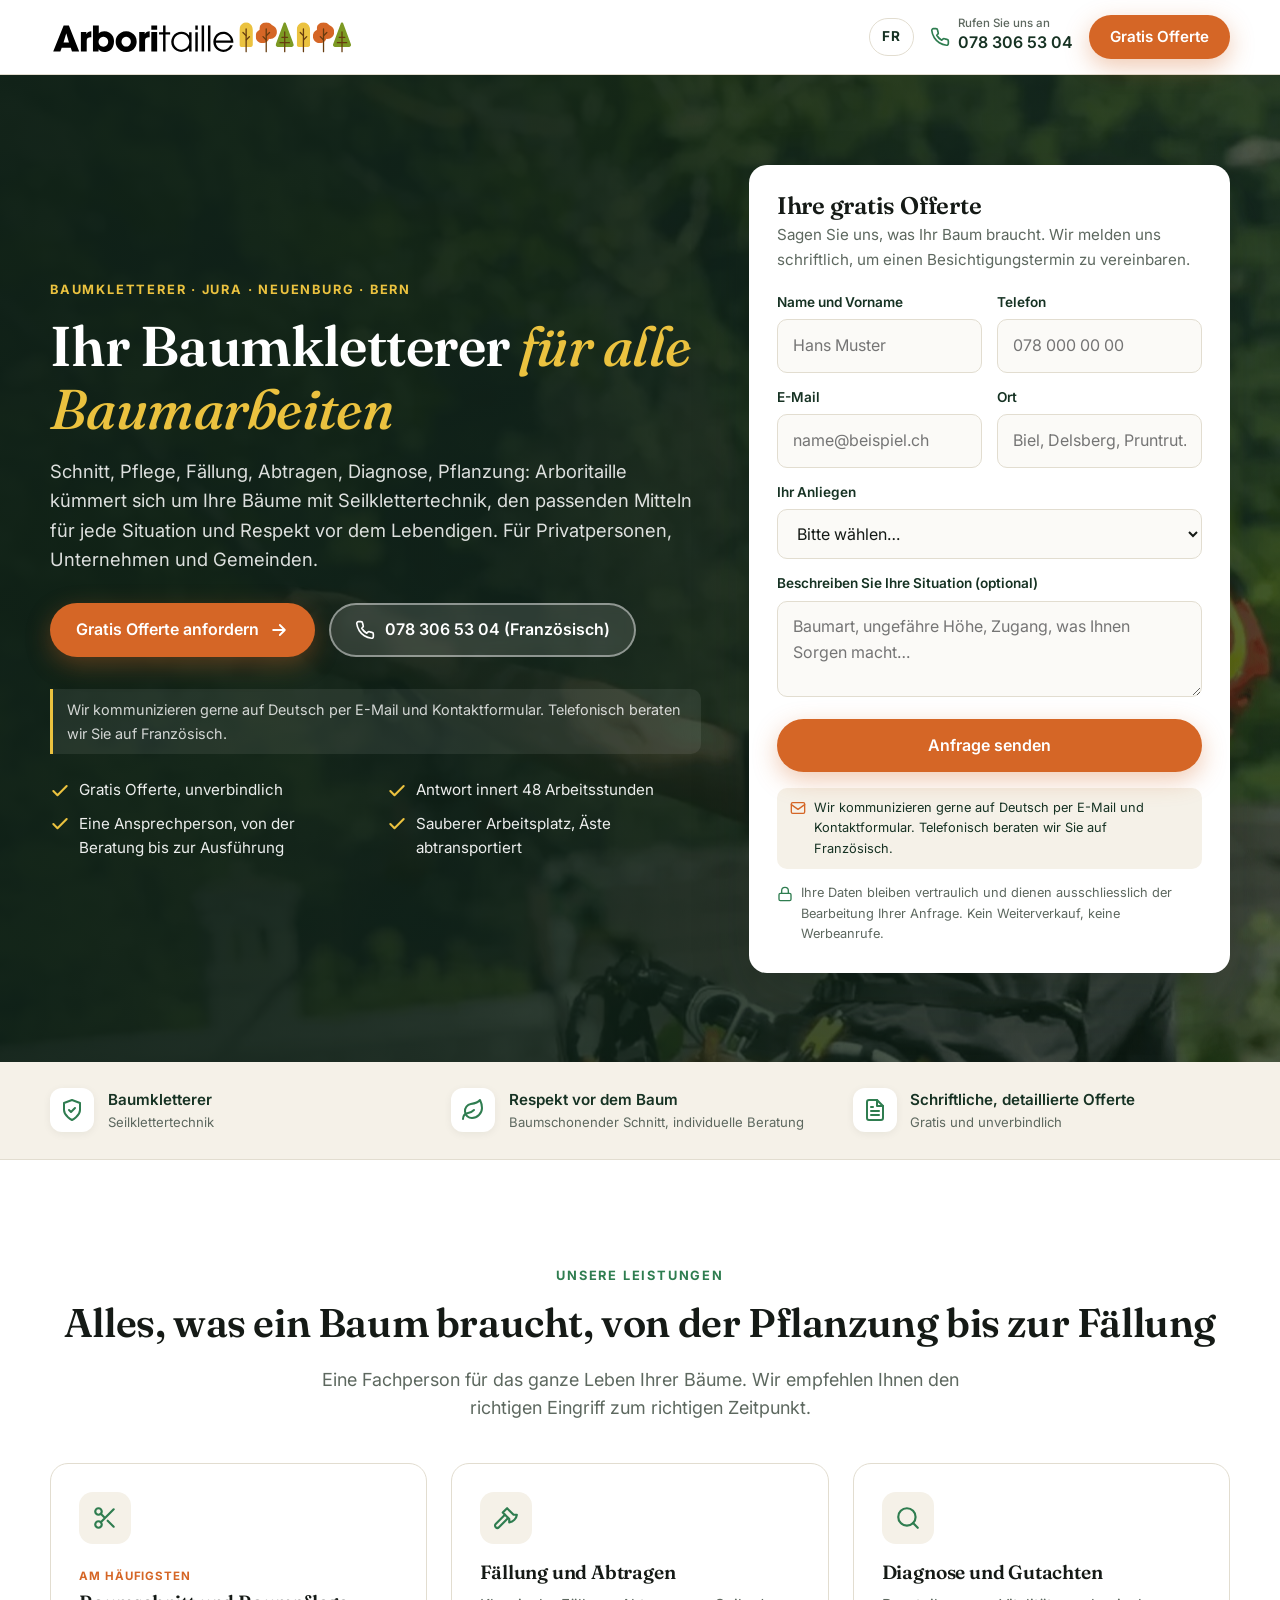
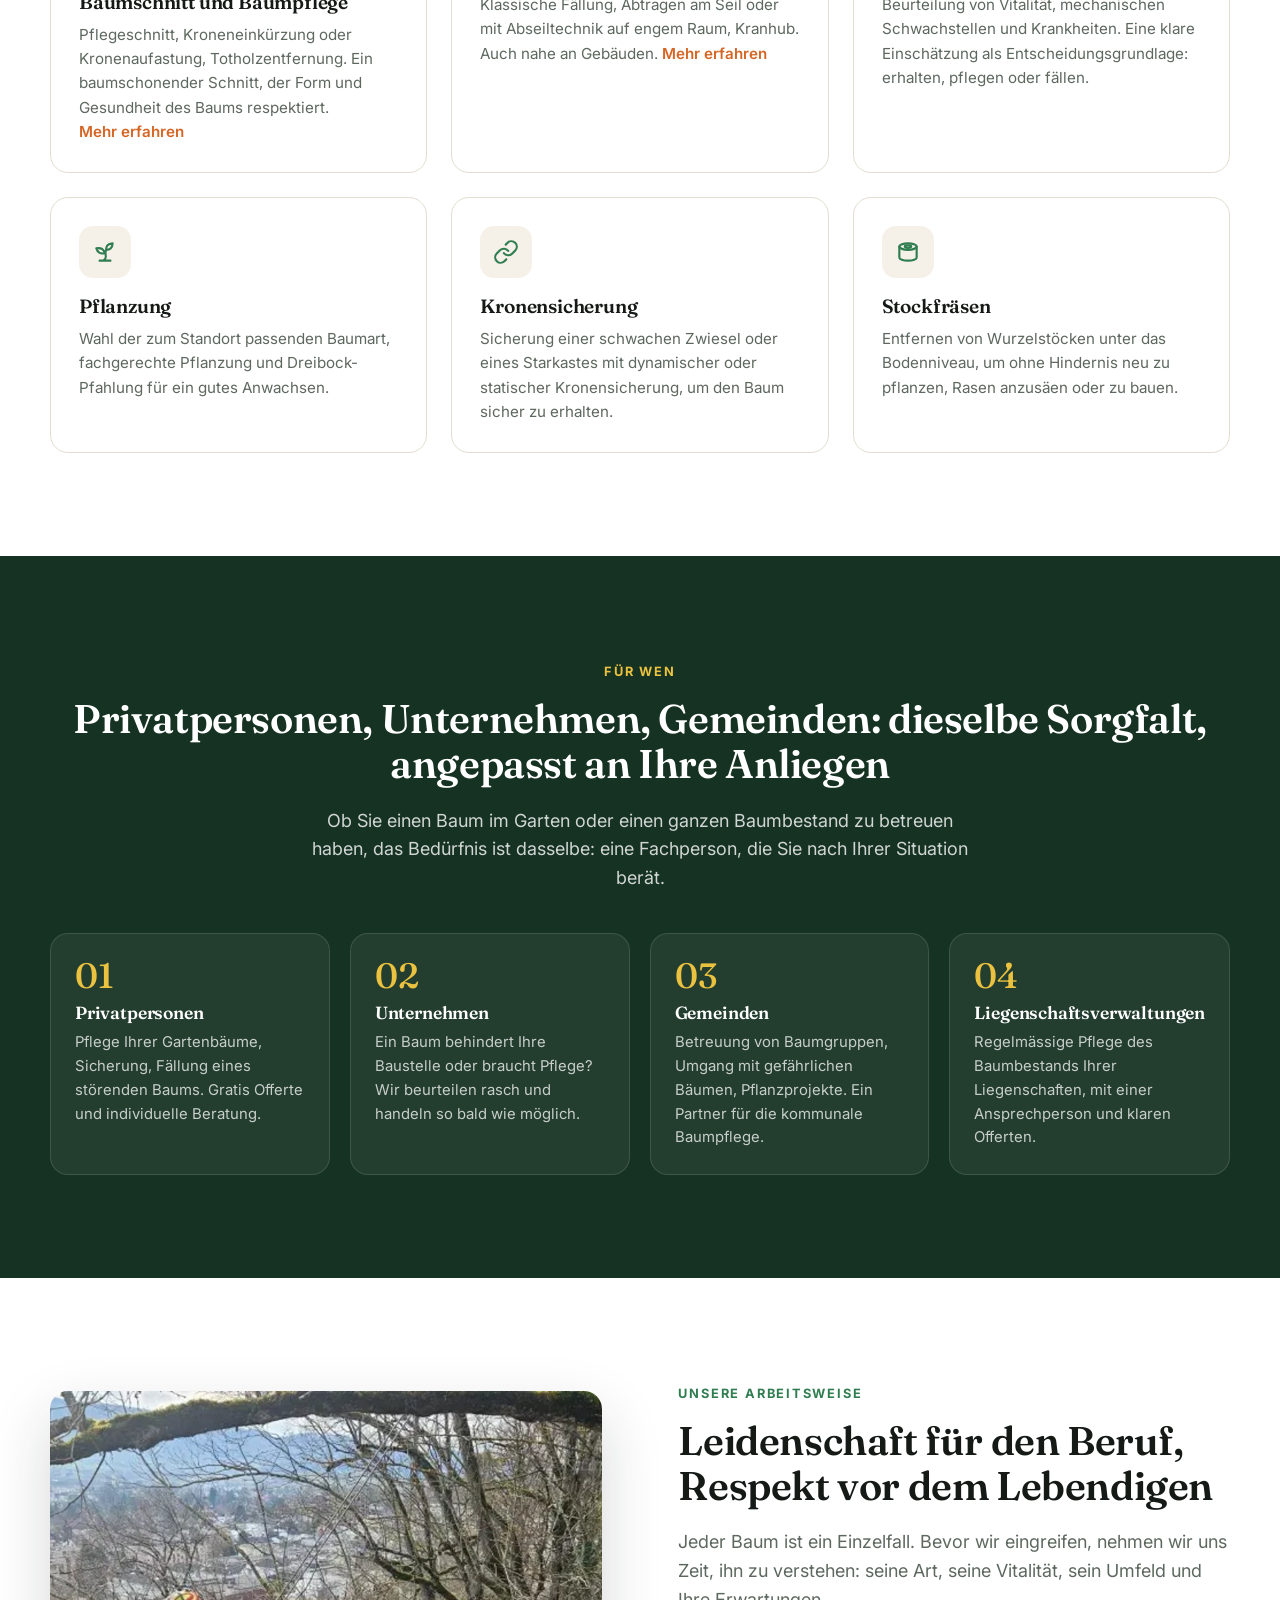
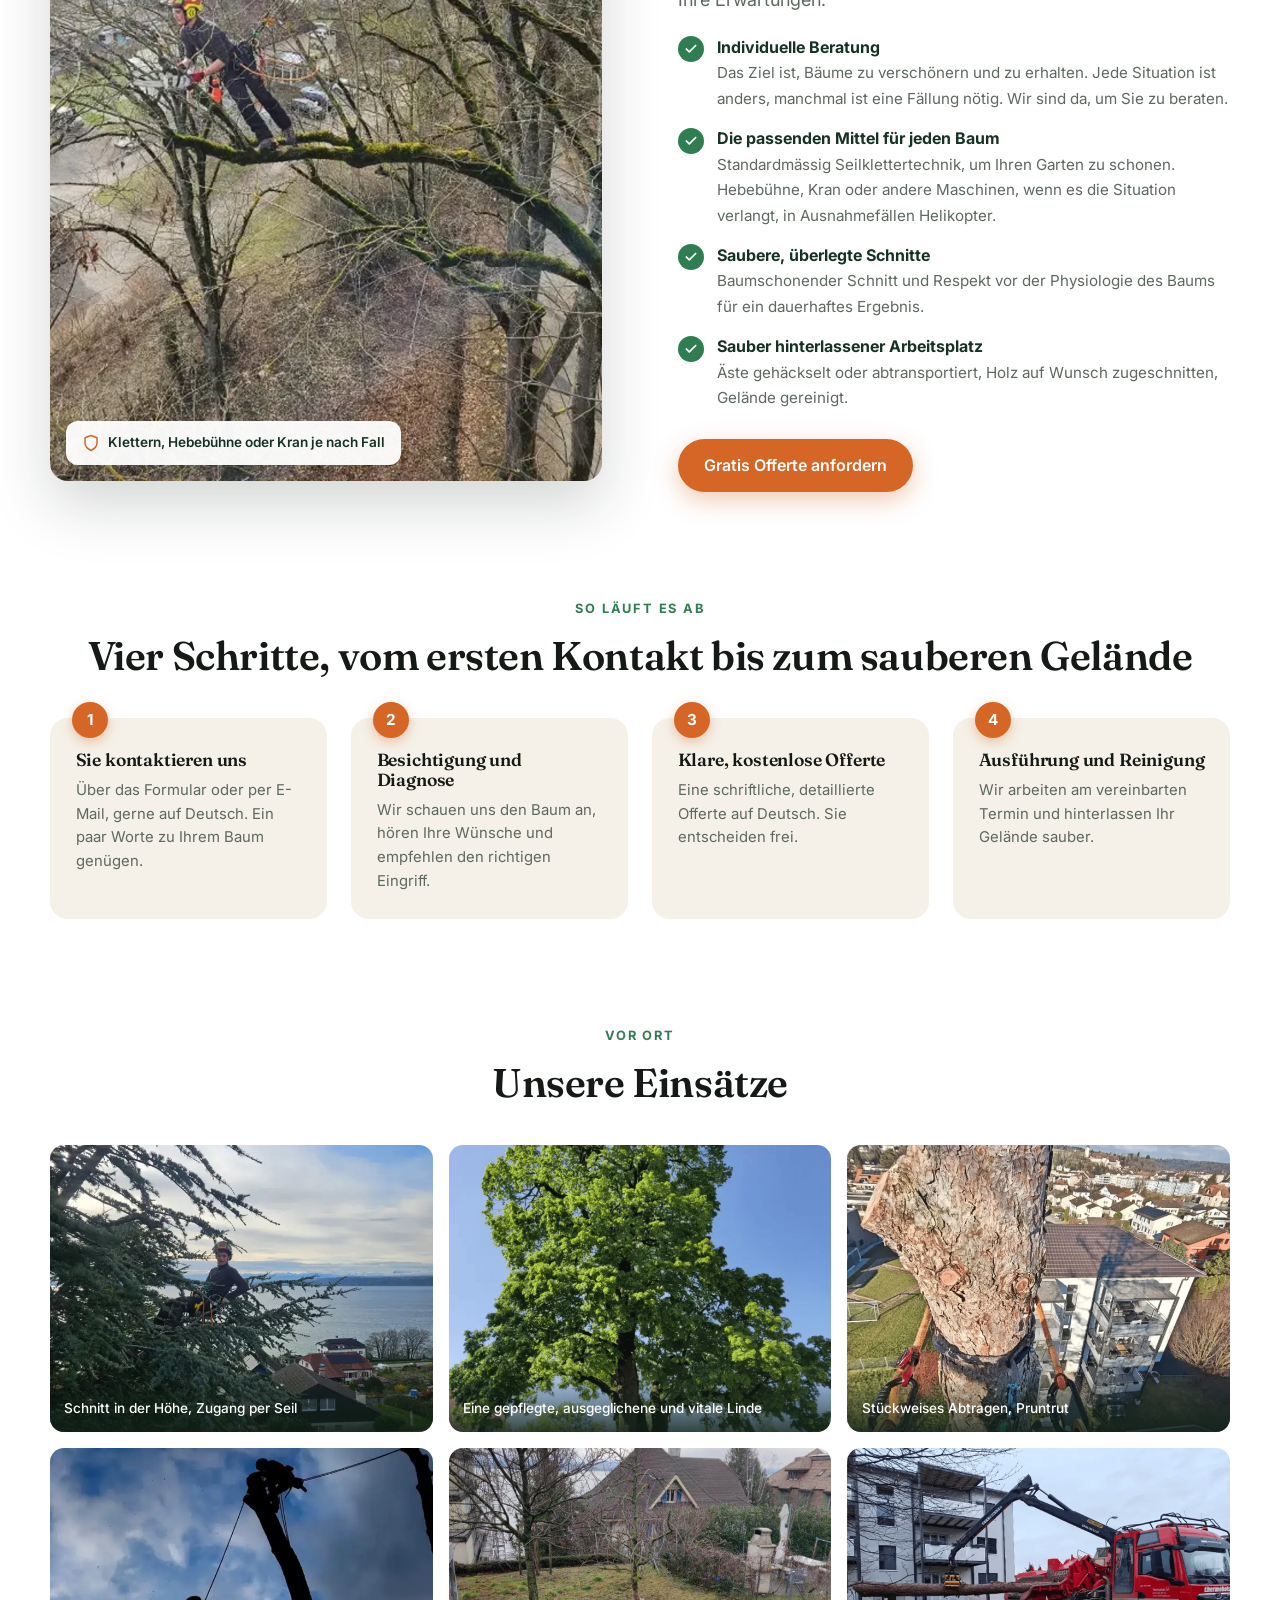
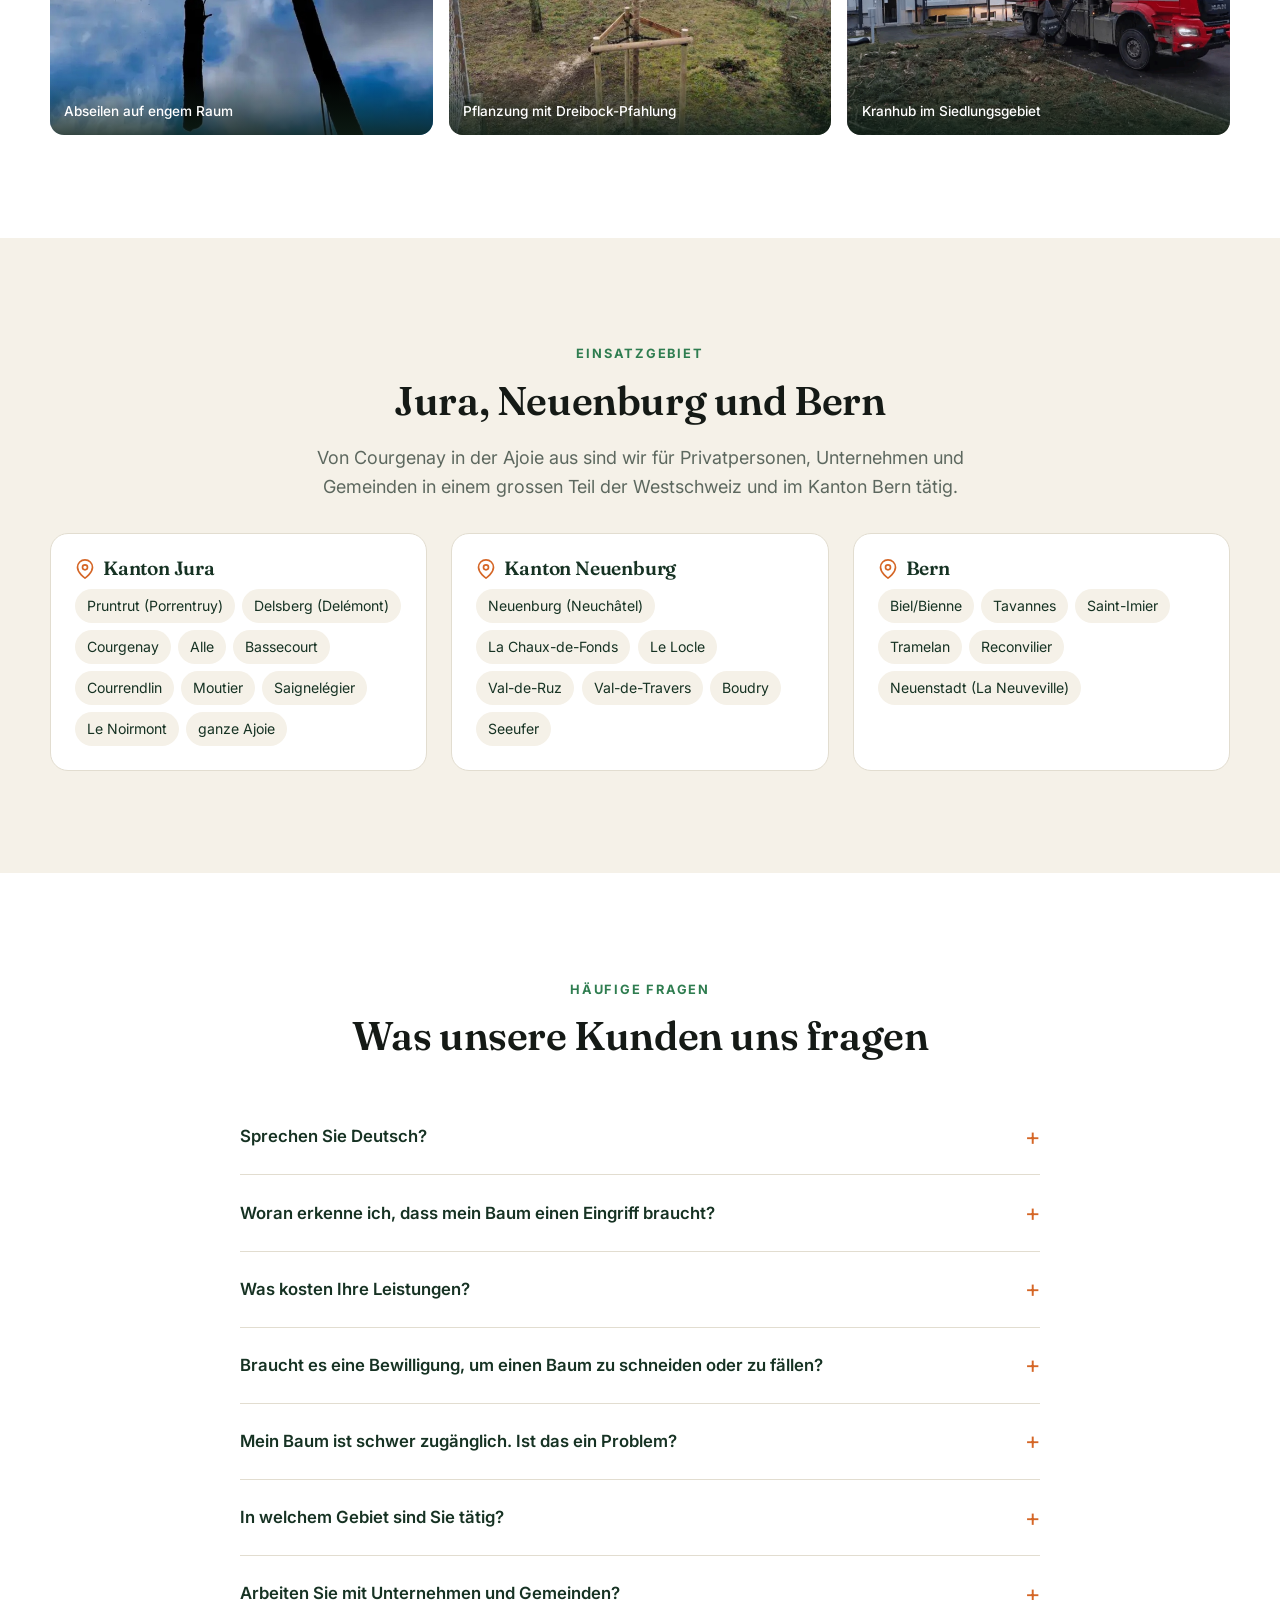
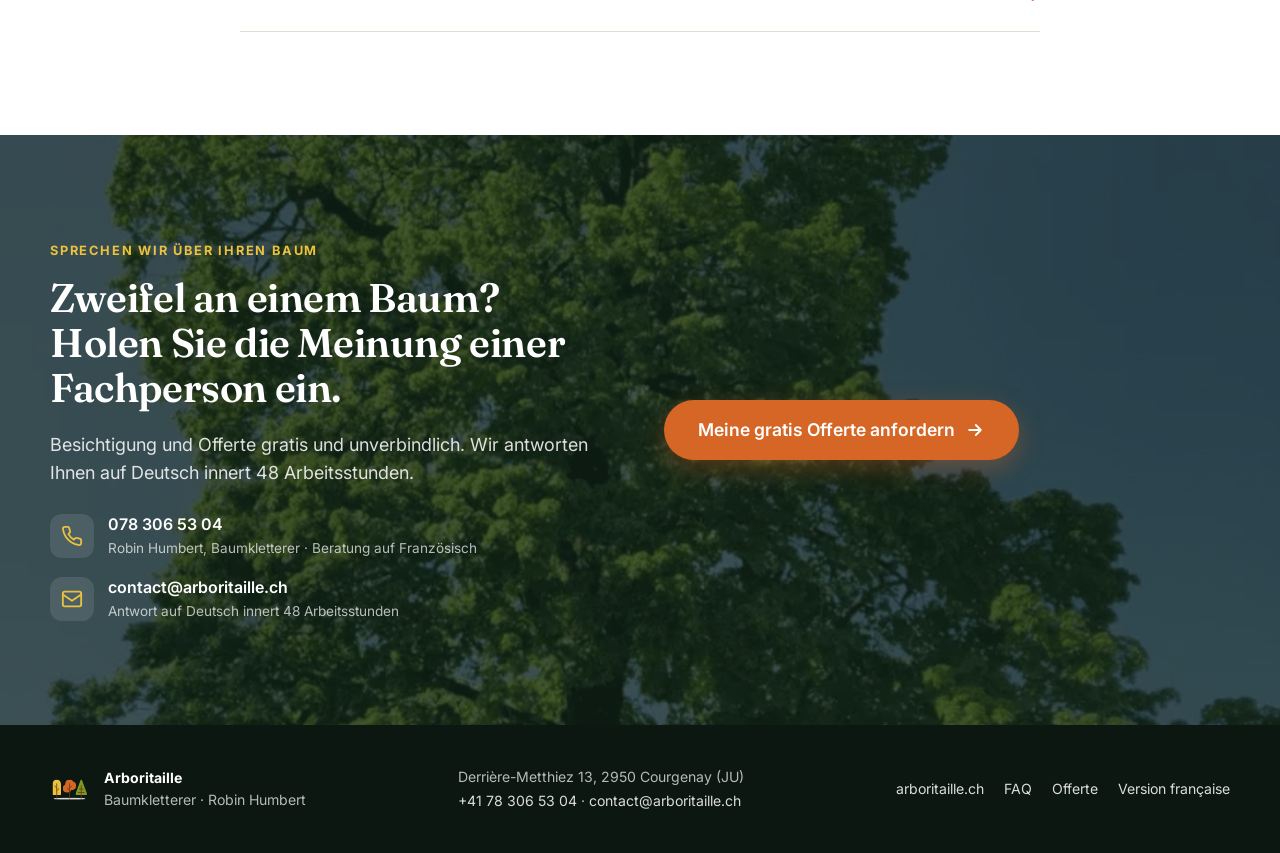
==== de/index.html @ 7ffaaeb6 "Version allemande (de-CH) des trois pages, sélecteur de langue, générateur unifié FR/DE Co-Authored-" ====
<!DOCTYPE html>
<html lang="de-CH">
<head>
<meta charset="utf-8">
<meta name="viewport" content="width=device-width, initial-scale=1">
<title>Baumkletterer Jura, Neuenburg, Bern – Baumschnitt, Fällung, Baumpflege | Arboritaille</title>
<meta name="description" content="Arboritaille, Baumkletterer in Courgenay: Baumschnitt, Baumpflege, Fällung, Abtragen, Diagnose und Pflanzung. Gratis Offerte im Jura, in Neuenburg und Bern. Beratung auf Deutsch per E-Mail.">
<meta name="robots" content="noindex, follow">
<link rel="alternate" hreflang="fr-CH" href="https://page.arboritaille.ch/index.html">
<link rel="alternate" hreflang="de-CH" href="https://page.arboritaille.ch/de/index.html">
<link rel="icon" href="../img/logo-entreprise-icon-sans-fond.svg" type="image/svg+xml">
<link rel="preconnect" href="https://fonts.googleapis.com">
<link rel="preconnect" href="https://fonts.gstatic.com" crossorigin>
<link href="https://fonts.googleapis.com/css2?family=Fraunces:opsz,wght@9..144,500;9..144,600;9..144,700&family=Inter:wght@400;500;600;700&display=swap" rel="stylesheet">
<link rel="stylesheet" href="../style.css">
<!-- Google Tag Manager : remplacer GTM-XXXXXXX par l'ID du conteneur -->
<!--
<script>(function(w,d,s,l,i){w[l]=w[l]||[];w[l].push({'gtm.start':new Date().getTime(),event:'gtm.js'});var f=d.getElementsByTagName(s)[0],j=d.createElement(s),dl=l!='dataLayer'?'&l='+l:'';j.async=true;j.src='https://www.googletagmanager.com/gtm.js?id='+i+dl;f.parentNode.insertBefore(j,f);})(window,document,'script','dataLayer','GTM-XXXXXXX');</script>
-->
</head>
<body>
<header class="header">
  <div class="wrap">
    <a class="logo" href="#top" aria-label="Arboritaille">
      <img src="../img/logo-site-arboritaille-sans-ombre.svg" alt="Arboritaille" width="200" height="38">
    </a>
    <div class="header-cta">
      <a class="lang-switch" href="../index.html" title="Version française" hreflang="fr-CH">FR</a>
      <a class="header-phone" href="tel:+41783065304"><svg viewBox="0 0 24 24" fill="none" stroke="currentColor" stroke-width="2" stroke-linecap="round" stroke-linejoin="round"><path d="M22 16.92v3a2 2 0 0 1-2.18 2 19.8 19.8 0 0 1-8.63-3.07 19.5 19.5 0 0 1-6-6A19.8 19.8 0 0 1 2.12 4.18 2 2 0 0 1 4.11 2h3a2 2 0 0 1 2 1.72c.13.96.36 1.9.7 2.81a2 2 0 0 1-.45 2.11L8.09 9.91a16 16 0 0 0 6 6l1.27-1.27a2 2 0 0 1 2.11-.45c.91.34 1.85.57 2.81.7A2 2 0 0 1 22 16.92z"/></svg><span><small>Rufen Sie uns an</small>078 306 53 04</span></a>
      <a class="btn btn-primary" href="#devis">Gratis Offerte</a>
    </div>
  </div>
</header>

<main id="top">

<section class="hero">
  <img class="hero-bg" src="../img/arboriste_grimpeur-19.jpg" alt="" fetchpriority="high" style="object-position:62% 30%">
  <div class="wrap">
    <div>
      <span class="eyebrow" style="color:var(--yellow)">Baumkletterer · Jura · Neuenburg · Bern</span>
      <h1>Ihr Baumkletterer <em>für alle Baumarbeiten</em></h1>
      <p class="lead">Schnitt, Pflege, Fällung, Abtragen, Diagnose, Pflanzung: Arboritaille kümmert sich um Ihre Bäume mit Seilklettertechnik, den passenden Mitteln für jede Situation und Respekt vor dem Lebendigen. Für Privatpersonen, Unternehmen und Gemeinden.</p>
      <div class="hero-actions">
        <a class="btn btn-primary" href="#devis">Gratis Offerte anfordern <svg viewBox="0 0 24 24" fill="none" stroke="currentColor" stroke-width="2.2" stroke-linecap="round" stroke-linejoin="round"><path d="M5 12h14M13 6l6 6-6 6"/></svg></a>
        <a class="btn btn-ghost" href="tel:+41783065304"><svg viewBox="0 0 24 24" fill="none" stroke="currentColor" stroke-width="2" stroke-linecap="round" stroke-linejoin="round"><path d="M22 16.92v3a2 2 0 0 1-2.18 2 19.8 19.8 0 0 1-8.63-3.07 19.5 19.5 0 0 1-6-6A19.8 19.8 0 0 1 2.12 4.18 2 2 0 0 1 4.11 2h3a2 2 0 0 1 2 1.72c.13.96.36 1.9.7 2.81a2 2 0 0 1-.45 2.11L8.09 9.91a16 16 0 0 0 6 6l1.27-1.27a2 2 0 0 1 2.11-.45c.91.34 1.85.57 2.81.7A2 2 0 0 1 22 16.92z"/></svg> 078 306 53 04 (Französisch)</a>
      </div>
      <p class="hero-note">Wir kommunizieren gerne auf Deutsch per E-Mail und Kontaktformular. Telefonisch beraten wir Sie auf Französisch.</p>
      <ul class="hero-points"><li><svg viewBox="0 0 24 24" fill="none" stroke="currentColor" stroke-width="2.5" stroke-linecap="round" stroke-linejoin="round"><path d="M20 6 9 17l-5-5"/></svg>Gratis Offerte, unverbindlich</li><li><svg viewBox="0 0 24 24" fill="none" stroke="currentColor" stroke-width="2.5" stroke-linecap="round" stroke-linejoin="round"><path d="M20 6 9 17l-5-5"/></svg>Antwort innert 48 Arbeitsstunden</li><li><svg viewBox="0 0 24 24" fill="none" stroke="currentColor" stroke-width="2.5" stroke-linecap="round" stroke-linejoin="round"><path d="M20 6 9 17l-5-5"/></svg>Eine Ansprechperson, von der Beratung bis zur Ausführung</li><li><svg viewBox="0 0 24 24" fill="none" stroke="currentColor" stroke-width="2.5" stroke-linecap="round" stroke-linejoin="round"><path d="M20 6 9 17l-5-5"/></svg>Sauberer Arbeitsplatz, Äste abtransportiert</li></ul>
    </div>
    <div class="form-card" id="devis">
      <h2>Ihre gratis Offerte</h2>
      <p class="sub">Sagen Sie uns, was Ihr Baum braucht. Wir melden uns schriftlich, um einen Besichtigungstermin zu vereinbaren.</p>
      <form action="https://formsubmit.co/contact@arboritaille.ch" method="POST">
        <input type="hidden" name="_subject" value="Neue Offertanfrage (DE) – Arboritaille">
        <input type="hidden" name="_template" value="table">
        <input type="hidden" name="_captcha" value="false">
        <input type="hidden" name="_next" value="https://page.arboritaille.ch/de/danke.html?lp=index">
        <input type="hidden" name="Source" value="Landing page Google Ads (DE) – index">
        <input type="hidden" name="Langue du client" value="Deutsch">
        <input type="text" name="_honey" class="honeypot" tabindex="-1" autocomplete="off">
        <div class="field-row">
          <div class="field"><label for="nom">Name und Vorname</label><input id="nom" name="Nom" type="text" required autocomplete="name" placeholder="Hans Muster"></div>
          <div class="field"><label for="tel">Telefon</label><input id="tel" name="Téléphone" type="tel" required autocomplete="tel" placeholder="078 000 00 00"></div>
        </div>
        <div class="field-row">
          <div class="field"><label for="email">E-Mail</label><input id="email" name="Email" type="email" required autocomplete="email" placeholder="name@beispiel.ch"></div>
          <div class="field"><label for="localite">Ort</label><input id="localite" name="Localité" type="text" required autocomplete="address-level2" placeholder="Biel, Delsberg, Pruntrut…"></div>
        </div>
        <div class="field"><label for="besoin">Ihr Anliegen</label>
          <select id="besoin" name="Besoin" required><option value="" disabled selected>Bitte wählen…</option><option>Baumschnitt und Baumpflege</option><option>Fällung oder Abtragen</option><option>Diagnose / Gutachten</option><option>Pflanzung</option><option>Kronensicherung</option><option>Stockfräsen</option><option>Ich weiss es noch nicht, ich brauche eine Beratung</option></select>
        </div>
        <div class="field"><label for="msg">Beschreiben Sie Ihre Situation (optional)</label><textarea id="msg" name="Message" placeholder="Baumart, ungefähre Höhe, Zugang, was Ihnen Sorgen macht…"></textarea></div>
        <button class="btn btn-primary btn-block" type="submit">Anfrage senden</button>
        <p class="form-note form-note-lang"><svg viewBox="0 0 24 24" fill="none" stroke="currentColor" stroke-width="2" stroke-linecap="round" stroke-linejoin="round"><rect x="2" y="4" width="20" height="16" rx="2"/><path d="m22 7-10 7L2 7"/></svg> Wir kommunizieren gerne auf Deutsch per E-Mail und Kontaktformular. Telefonisch beraten wir Sie auf Französisch.</p>
        <p class="form-note"><svg viewBox="0 0 24 24" fill="none" stroke="currentColor" stroke-width="2" stroke-linecap="round" stroke-linejoin="round"><rect x="3" y="11" width="18" height="11" rx="2"/><path d="M7 11V7a5 5 0 0 1 10 0v4"/></svg> Ihre Daten bleiben vertraulich und dienen ausschliesslich der Bearbeitung Ihrer Anfrage. Kein Weiterverkauf, keine Werbeanrufe.</p>
      </form>
    </div>
  </div>
</section>
<section class="trust"><div class="wrap"><div class="trust-item"><div class="ic"><svg viewBox="0 0 24 24" fill="none" stroke="currentColor" stroke-width="2" stroke-linecap="round" stroke-linejoin="round"><path d="M12 22s8-4 8-10V5l-8-3-8 3v7c0 6 8 10 8 10z"/><path d="m9 12 2 2 4-4"/></svg></div><div>Baumkletterer<small>Seilklettertechnik</small></div></div><div class="trust-item"><div class="ic"><svg viewBox="0 0 24 24" fill="none" stroke="currentColor" stroke-width="2" stroke-linecap="round" stroke-linejoin="round"><path d="M11 20A7 7 0 0 1 9.8 6.1C15.5 5 17 4.48 19 2c1 2 2 4.18 2 8 0 5.5-4.78 10-10 10z"/><path d="M2 21c0-3 1.85-5.36 5.08-6C9.5 14.52 12 13 13 12"/></svg></div><div>Respekt vor dem Baum<small>Baumschonender Schnitt, individuelle Beratung</small></div></div><div class="trust-item"><div class="ic"><svg viewBox="0 0 24 24" fill="none" stroke="currentColor" stroke-width="2" stroke-linecap="round" stroke-linejoin="round"><path d="M14 2H6a2 2 0 0 0-2 2v16a2 2 0 0 0 2 2h12a2 2 0 0 0 2-2V8z"/><path d="M14 2v6h6M16 13H8M16 17H8M10 9H8"/></svg></div><div>Schriftliche, detaillierte Offerte<small>Gratis und unverbindlich</small></div></div></div></section>
<section class="section" id="prestations"><div class="wrap">
  <div class="center"><span class="eyebrow">Unsere Leistungen</span><h2>Alles, was ein Baum braucht, von der Pflanzung bis zur Fällung</h2><p class="lead">Eine Fachperson für das ganze Leben Ihrer Bäume. Wir empfehlen Ihnen den richtigen Eingriff zum richtigen Zeitpunkt.</p></div>
  <div class="services-grid"><div class="card"><div class="ic"><svg viewBox="0 0 24 24" fill="none" stroke="currentColor" stroke-width="2" stroke-linecap="round" stroke-linejoin="round"><circle cx="6" cy="6" r="3"/><circle cx="6" cy="18" r="3"/><path d="M20 4 8.12 15.88M14.47 14.48 20 20M8.12 8.12 12 12"/></svg></div><span class="card-tag">Am häufigsten</span><h3>Baumschnitt und Baumpflege</h3><p>Pflegeschnitt, Kroneneinkürzung oder Kronenaufastung, Totholzentfernung. Ein baumschonender Schnitt, der Form und Gesundheit des Baums respektiert. <a href="baumpflege.html">Mehr erfahren</a></p></div><div class="card"><div class="ic"><svg viewBox="0 0 24 24" fill="none" stroke="currentColor" stroke-width="2" stroke-linecap="round" stroke-linejoin="round"><path d="m14 12-8.5 8.5a2.12 2.12 0 1 1-3-3L11 9"/><path d="M15 13 9 7l4-4 6 6h3a8 8 0 0 1-7 7z"/></svg></div><h3>Fällung und Abtragen</h3><p>Klassische Fällung, Abtragen am Seil oder mit Abseiltechnik auf engem Raum, Kranhub. Auch nahe an Gebäuden. <a href="faellung.html">Mehr erfahren</a></p></div><div class="card"><div class="ic"><svg viewBox="0 0 24 24" fill="none" stroke="currentColor" stroke-width="2" stroke-linecap="round" stroke-linejoin="round"><circle cx="11" cy="11" r="8"/><path d="m21 21-4.3-4.3"/></svg></div><h3>Diagnose und Gutachten</h3><p>Beurteilung von Vitalität, mechanischen Schwachstellen und Krankheiten. Eine klare Einschätzung als Entscheidungsgrundlage: erhalten, pflegen oder fällen.</p></div><div class="card"><div class="ic"><svg viewBox="0 0 24 24" fill="none" stroke="currentColor" stroke-width="2" stroke-linecap="round" stroke-linejoin="round"><path d="M7 20h10M10 20c5.5-2.5.8-6.4 3-10"/><path d="M9.5 9.4c1.1.8 1.8 2.2 2.3 3.7-2 .4-3.5.4-4.8-.3-1.2-.6-2.3-1.9-3-4.2 2.8-.5 4.4 0 5.5.8z"/><path d="M14.1 6a7 7 0 0 0-1.1 4c1.9-.1 3.3-.6 4.3-1.4 1-1 1.6-2.3 1.7-4.6-2.7.1-4 1-4.9 2z"/></svg></div><h3>Pflanzung</h3><p>Wahl der zum Standort passenden Baumart, fachgerechte Pflanzung und Dreibock-Pfahlung für ein gutes Anwachsen.</p></div><div class="card"><div class="ic"><svg viewBox="0 0 24 24" fill="none" stroke="currentColor" stroke-width="2" stroke-linecap="round" stroke-linejoin="round"><path d="M10 13a5 5 0 0 0 7.54.54l3-3a5 5 0 0 0-7.07-7.07l-1.72 1.71"/><path d="M14 11a5 5 0 0 0-7.54-.54l-3 3a5 5 0 0 0 7.07 7.07l1.71-1.71"/></svg></div><h3>Kronensicherung</h3><p>Sicherung einer schwachen Zwiesel oder eines Starkastes mit dynamischer oder statischer Kronensicherung, um den Baum sicher zu erhalten.</p></div><div class="card"><div class="ic"><svg viewBox="0 0 24 24" fill="none" stroke="currentColor" stroke-width="2" stroke-linecap="round" stroke-linejoin="round"><ellipse cx="12" cy="7" rx="8" ry="3"/><path d="M4 7v10c0 1.7 3.6 3 8 3s8-1.3 8-3V7"/><ellipse cx="12" cy="7" rx="3" ry="1.2"/></svg></div><h3>Stockfräsen</h3><p>Entfernen von Wurzelstöcken unter das Bodenniveau, um ohne Hindernis neu zu pflanzen, Rasen anzusäen oder zu bauen.</p></div></div>
</div></section>
<section class="section why"><div class="wrap">
  <div class="center"><span class="eyebrow">Für wen</span><h2>Privatpersonen, Unternehmen, Gemeinden: dieselbe Sorgfalt, angepasst an Ihre Anliegen</h2><p class="lead">Ob Sie einen Baum im Garten oder einen ganzen Baumbestand zu betreuen haben, das Bedürfnis ist dasselbe: eine Fachperson, die Sie nach Ihrer Situation berät.</p></div>
  <div class="why-grid"><div class="why-item"><div class="num">01</div><h3>Privatpersonen</h3><p>Pflege Ihrer Gartenbäume, Sicherung, Fällung eines störenden Baums. Gratis Offerte und individuelle Beratung.</p></div><div class="why-item"><div class="num">02</div><h3>Unternehmen</h3><p>Ein Baum behindert Ihre Baustelle oder braucht Pflege? Wir beurteilen rasch und handeln so bald wie möglich.</p></div><div class="why-item"><div class="num">03</div><h3>Gemeinden</h3><p>Betreuung von Baumgruppen, Umgang mit gefährlichen Bäumen, Pflanzprojekte. Ein Partner für die kommunale Baumpflege.</p></div><div class="why-item"><div class="num">04</div><h3>Liegenschaftsverwaltungen</h3><p>Regelmässige Pflege des Baumbestands Ihrer Liegenschaften, mit einer Ansprechperson und klaren Offerten.</p></div></div>
</div></section>
<section class="section"><div class="wrap split">
  <div class="split-img"><img src="../img/arboriste_grimpeur-2.jpg" alt="Baumkletterer in der Krone eines grossen Baums" loading="lazy"><div class="badge"><svg viewBox="0 0 24 24" fill="none" stroke="currentColor" stroke-width="2" stroke-linecap="round" stroke-linejoin="round"><path d="M12 22s8-4 8-10V5l-8-3-8 3v7c0 6 8 10 8 10z"/></svg> Klettern, Hebebühne oder Kran je nach Fall</div></div>
  <div><span class="eyebrow">Unsere Arbeitsweise</span><h2>Leidenschaft für den Beruf, Respekt vor dem Lebendigen</h2><p class="lead">Jeder Baum ist ein Einzelfall. Bevor wir eingreifen, nehmen wir uns Zeit, ihn zu verstehen: seine Art, seine Vitalität, sein Umfeld und Ihre Erwartungen.</p>
    <ul class="check-list"><li><span class="ck"><svg viewBox="0 0 24 24" fill="none" stroke="currentColor" stroke-width="3" stroke-linecap="round" stroke-linejoin="round"><path d="M20 6 9 17l-5-5"/></svg></span><div><strong>Individuelle Beratung</strong><span>Das Ziel ist, Bäume zu verschönern und zu erhalten. Jede Situation ist anders, manchmal ist eine Fällung nötig. Wir sind da, um Sie zu beraten.</span></div></li><li><span class="ck"><svg viewBox="0 0 24 24" fill="none" stroke="currentColor" stroke-width="3" stroke-linecap="round" stroke-linejoin="round"><path d="M20 6 9 17l-5-5"/></svg></span><div><strong>Die passenden Mittel für jeden Baum</strong><span>Standardmässig Seilklettertechnik, um Ihren Garten zu schonen. Hebebühne, Kran oder andere Maschinen, wenn es die Situation verlangt, in Ausnahmefällen Helikopter.</span></div></li><li><span class="ck"><svg viewBox="0 0 24 24" fill="none" stroke="currentColor" stroke-width="3" stroke-linecap="round" stroke-linejoin="round"><path d="M20 6 9 17l-5-5"/></svg></span><div><strong>Saubere, überlegte Schnitte</strong><span>Baumschonender Schnitt und Respekt vor der Physiologie des Baums für ein dauerhaftes Ergebnis.</span></div></li><li><span class="ck"><svg viewBox="0 0 24 24" fill="none" stroke="currentColor" stroke-width="3" stroke-linecap="round" stroke-linejoin="round"><path d="M20 6 9 17l-5-5"/></svg></span><div><strong>Sauber hinterlassener Arbeitsplatz</strong><span>Äste gehäckselt oder abtransportiert, Holz auf Wunsch zugeschnitten, Gelände gereinigt.</span></div></li></ul>
    <a class="btn btn-primary" href="#devis">Gratis Offerte anfordern</a>
  </div>
</div></section>
<section class="section" style="padding-top:0"><div class="wrap">
  <div class="center"><span class="eyebrow">So läuft es ab</span><h2>Vier Schritte, vom ersten Kontakt bis zum sauberen Gelände</h2></div>
  <div class="steps"><div class="step"><h3>Sie kontaktieren uns</h3><p>Über das Formular oder per E-Mail, gerne auf Deutsch. Ein paar Worte zu Ihrem Baum genügen.</p></div><div class="step"><h3>Besichtigung und Diagnose</h3><p>Wir schauen uns den Baum an, hören Ihre Wünsche und empfehlen den richtigen Eingriff.</p></div><div class="step"><h3>Klare, kostenlose Offerte</h3><p>Eine schriftliche, detaillierte Offerte auf Deutsch. Sie entscheiden frei.</p></div><div class="step"><h3>Ausführung und Reinigung</h3><p>Wir arbeiten am vereinbarten Termin und hinterlassen Ihr Gelände sauber.</p></div></div>
</div></section>
<section class="section" style="padding-top:0"><div class="wrap">
  <div class="center"><span class="eyebrow">Vor Ort</span><h2>Unsere Einsätze</h2></div>
  <div class="gallery"><figure><img src="../img/arboriste_grimpeur-3.jpg" alt="Baumkletterer in der Spitze einer Zeder" loading="lazy"><figcaption>Schnitt in der Höhe, Zugang per Seil</figcaption></figure><figure><img src="../img/grand_tilleul.jpg" alt="Gesunde grosse Linde nach der Pflege" loading="lazy"><figcaption>Eine gepflegte, ausgeglichene und vitale Linde</figcaption></figure><figure><img src="../img/demontage_arbre_porrentruy.jpg" alt="Abtragen eines grossen Baums in Pruntrut" loading="lazy"><figcaption>Stückweises Abtragen, Pruntrut</figcaption></figure><figure><img src="../img/demontage_d-arbre_retention.jpg" alt="Abtragen mit Abseiltechnik" loading="lazy"><figcaption>Abseilen auf engem Raum</figcaption></figure><figure><img src="../img/plantation_arbre.jpg" alt="Junger Baum mit Dreibock-Pfahlung" loading="lazy"><figcaption>Pflanzung mit Dreibock-Pfahlung</figcaption></figure><figure><img src="../img/abattage_arbre_porrentruy-6.jpg" alt="Kran bei einer Fällung" loading="lazy"><figcaption>Kranhub im Siedlungsgebiet</figcaption></figure></div>
</div></section>
<section class="section zone" id="zone"><div class="wrap">
  <div class="center"><span class="eyebrow">Einsatzgebiet</span><h2>Jura, Neuenburg und Bern</h2><p class="lead">Von Courgenay in der Ajoie aus sind wir für Privatpersonen, Unternehmen und Gemeinden in einem grossen Teil der Westschweiz und im Kanton Bern tätig.</p></div>
  <div class="zone-grid"><div class="zone-col"><h3><svg viewBox="0 0 24 24" fill="none" stroke="currentColor" stroke-width="2" stroke-linecap="round" stroke-linejoin="round"><path d="M21 10c0 7-9 13-9 13s-9-6-9-13a9 9 0 0 1 18 0z"/><circle cx="12" cy="10" r="3"/></svg>Kanton Jura</h3><ul><li>Pruntrut (Porrentruy)</li><li>Delsberg (Delémont)</li><li>Courgenay</li><li>Alle</li><li>Bassecourt</li><li>Courrendlin</li><li>Moutier</li><li>Saignelégier</li><li>Le Noirmont</li><li>ganze Ajoie</li></ul></div><div class="zone-col"><h3><svg viewBox="0 0 24 24" fill="none" stroke="currentColor" stroke-width="2" stroke-linecap="round" stroke-linejoin="round"><path d="M21 10c0 7-9 13-9 13s-9-6-9-13a9 9 0 0 1 18 0z"/><circle cx="12" cy="10" r="3"/></svg>Kanton Neuenburg</h3><ul><li>Neuenburg (Neuchâtel)</li><li>La Chaux-de-Fonds</li><li>Le Locle</li><li>Val-de-Ruz</li><li>Val-de-Travers</li><li>Boudry</li><li>Seeufer</li></ul></div><div class="zone-col"><h3><svg viewBox="0 0 24 24" fill="none" stroke="currentColor" stroke-width="2" stroke-linecap="round" stroke-linejoin="round"><path d="M21 10c0 7-9 13-9 13s-9-6-9-13a9 9 0 0 1 18 0z"/><circle cx="12" cy="10" r="3"/></svg>Bern</h3><ul><li>Biel/Bienne</li><li>Tavannes</li><li>Saint-Imier</li><li>Tramelan</li><li>Reconvilier</li><li>Neuenstadt (La Neuveville)</li></ul></div></div>
</div></section>
<section class="section" id="faq"><div class="wrap">
  <div class="center"><span class="eyebrow">Häufige Fragen</span><h2>Was unsere Kunden uns fragen</h2></div>
  <div class="faq"><details><summary>Sprechen Sie Deutsch?</summary><p>Ja, schriftlich. Wir beantworten Ihre Anfragen gerne auf Deutsch per E-Mail und Kontaktformular, und die Offerte erhalten Sie ebenfalls auf Deutsch. Telefonisch beraten wir Sie auf Französisch. Am einfachsten beschreiben Sie uns Ihren Baum über das Formular, wir melden uns schriftlich zurück.</p></details><details><summary>Woran erkenne ich, dass mein Baum einen Eingriff braucht?</summary><p>Totholz in der Krone, Äste, die ein Dach berühren, Pilze am Stammfuss, ein geneigter oder gerissener Stamm, schütteres Laub: Zeichen, die man nicht ignorieren sollte. Eine kostenlose Besichtigung schafft Klarheit.</p></details><details><summary>Was kosten Ihre Leistungen?</summary><p>Jeder Baum ist anders: Höhe, Art, Zugang, Art des Eingriffs und Holzabtransport beeinflussen den Preis. Deshalb kommen wir kostenlos vorbei, um eine schriftliche, genaue Offerte zu erstellen.</p></details><details><summary>Braucht es eine Bewilligung, um einen Baum zu schneiden oder zu fällen?</summary><p>Ein Pflegeschnitt erfordert in der Regel keine Schritte. Eine Fällung oder ein Eingriff an einem geschützten Baum kann eine Bewilligung der Gemeinde erfordern. Wir begleiten Sie beim Vorgehen.</p></details><details><summary>Mein Baum ist schwer zugänglich. Ist das ein Problem?</summary><p>Nein. Wir arbeiten in Seilklettertechnik, womit wir eingezäunte Gärten, Hanglagen und Innenhöfe erreichen. Wenn nötig, setzen wir eine Hebebühne, einen Kran oder andere Maschinen ein, in sehr besonderen Fällen einen Helikopter.</p></details><details><summary>In welchem Gebiet sind Sie tätig?</summary><p>Im ganzen Kanton Jura, im Kanton Neuenburg und in Bern.</p></details><details><summary>Arbeiten Sie mit Unternehmen und Gemeinden?</summary><p>Ja. Wir unterstützen Unternehmen auf ihren Baustellen und Gemeinden bei der Betreuung ihres Baumbestands: Kontrolle, Sicherheit, Pflanzungen.</p></details></div>
</div></section>
<section class="section cta">
  <img class="cta-bg" src="../img/grand_tilleul.jpg" alt="" loading="lazy">
  <div class="wrap">
    <div>
      <span class="eyebrow" style="color:var(--yellow)">Sprechen wir über Ihren Baum</span>
      <h2>Zweifel an einem Baum? Holen Sie die Meinung einer Fachperson ein.</h2>
      <p class="lead">Besichtigung und Offerte gratis und unverbindlich. Wir antworten Ihnen auf Deutsch innert 48 Arbeitsstunden.</p>
      <div class="cta-contact">
        <a href="tel:+41783065304"><span class="ic"><svg viewBox="0 0 24 24" fill="none" stroke="currentColor" stroke-width="2" stroke-linecap="round" stroke-linejoin="round"><path d="M22 16.92v3a2 2 0 0 1-2.18 2 19.8 19.8 0 0 1-8.63-3.07 19.5 19.5 0 0 1-6-6A19.8 19.8 0 0 1 2.12 4.18 2 2 0 0 1 4.11 2h3a2 2 0 0 1 2 1.72c.13.96.36 1.9.7 2.81a2 2 0 0 1-.45 2.11L8.09 9.91a16 16 0 0 0 6 6l1.27-1.27a2 2 0 0 1 2.11-.45c.91.34 1.85.57 2.81.7A2 2 0 0 1 22 16.92z"/></svg></span><span>078 306 53 04<small>Robin Humbert, Baumkletterer · Beratung auf Französisch</small></span></a>
        <a href="mailto:contact@arboritaille.ch"><span class="ic"><svg viewBox="0 0 24 24" fill="none" stroke="currentColor" stroke-width="2" stroke-linecap="round" stroke-linejoin="round"><rect x="2" y="4" width="20" height="16" rx="2"/><path d="m22 7-10 7L2 7"/></svg></span><span>contact@arboritaille.ch<small>Antwort auf Deutsch innert 48 Arbeitsstunden</small></span></a>
      </div>
    </div>
    <div><a class="btn btn-primary" href="#devis" style="font-size:1.1rem;padding:1.1rem 2rem">Meine gratis Offerte anfordern <svg viewBox="0 0 24 24" fill="none" stroke="currentColor" stroke-width="2.2" stroke-linecap="round" stroke-linejoin="round"><path d="M5 12h14M13 6l6 6-6 6"/></svg></a></div>
  </div>
</section>

</main>
<footer class="footer">
  <div class="wrap">
    <div class="footer-brand">
      <img src="../img/logo-entreprise-icon-sans-fond.svg" alt="" width="40" height="40">
      <div><strong>Arboritaille</strong>Baumkletterer · Robin Humbert</div>
    </div>
    <address>
      Derrière-Metthiez 13, 2950 Courgenay (JU)<br>
      <a href="tel:+41783065304">+41 78 306 53 04</a> · <a href="mailto:contact@arboritaille.ch">contact@arboritaille.ch</a>
    </address>
    <div class="footer-links">
      <a href="https://arboritaille.ch" rel="noopener">arboritaille.ch</a>
      <a href="#faq">FAQ</a>
      <a href="#devis">Offerte</a>
      <a href="../index.html">Version française</a>
    </div>
  </div>
</footer>

<div class="callbar">
  <a class="btn btn-outline" href="tel:+41783065304"><svg viewBox="0 0 24 24" fill="none" stroke="currentColor" stroke-width="2" stroke-linecap="round" stroke-linejoin="round"><path d="M22 16.92v3a2 2 0 0 1-2.18 2 19.8 19.8 0 0 1-8.63-3.07 19.5 19.5 0 0 1-6-6A19.8 19.8 0 0 1 2.12 4.18 2 2 0 0 1 4.11 2h3a2 2 0 0 1 2 1.72c.13.96.36 1.9.7 2.81a2 2 0 0 1-.45 2.11L8.09 9.91a16 16 0 0 0 6 6l1.27-1.27a2 2 0 0 1 2.11-.45c.91.34 1.85.57 2.81.7A2 2 0 0 1 22 16.92z"/></svg> Anrufen</a>
  <a class="btn btn-primary" href="#devis">Gratis Offerte</a>
</div>

</body>
</html>
---- style.css ----
:root{
  --green-950:#0f2017;
  --green-900:#163223;
  --green-700:#1f5136;
  --green-500:#2f7d50;
  --leaf:#7c9923;
  --orange:#d56626;
  --orange-dark:#b5521b;
  --yellow:#ebc23f;
  --sand:#f5f1e8;
  --sand-dark:#ebe5d6;
  --white:#ffffff;
  --ink:#151a16;
  --muted:#5d685f;
  --line:#e2ddd0;
  --radius:18px;
  --shadow:0 10px 30px rgba(15,32,23,.10);
  --shadow-lg:0 24px 60px rgba(15,32,23,.18);
  --font-head:"Fraunces",Georgia,"Times New Roman",serif;
  --font-body:"Inter",system-ui,-apple-system,"Segoe UI",Roboto,sans-serif;
}
*{box-sizing:border-box}
html{scroll-behavior:smooth;-webkit-text-size-adjust:100%}
body{margin:0;font-family:var(--font-body);color:var(--ink);background:var(--white);line-height:1.6;font-size:16px}
img{max-width:100%;display:block}
a{color:inherit}
h1,h2,h3{font-family:var(--font-head);line-height:1.12;margin:0 0 .5em;font-weight:600;letter-spacing:-.01em}
h1{font-size:clamp(2.1rem,4.6vw,3.5rem)}
h2{font-size:clamp(1.7rem,3.2vw,2.5rem)}
h3{font-size:1.2rem;font-weight:600}
p{margin:0 0 1em}
.wrap{width:min(1180px,100% - 2.5rem);margin-inline:auto}
.section{padding-block:clamp(3.5rem,8vw,6.5rem)}
.eyebrow{display:inline-block;font-size:.8rem;font-weight:700;letter-spacing:.14em;text-transform:uppercase;color:var(--green-500);margin-bottom:.9rem}
.lead{font-size:1.125rem;color:var(--muted);max-width:60ch}
.center{text-align:center}
.center .lead{margin-inline:auto}

/* Buttons */
.btn{display:inline-flex;align-items:center;justify-content:center;gap:.6rem;padding:.95rem 1.5rem;border-radius:999px;font-weight:600;font-size:1rem;text-decoration:none;border:2px solid transparent;cursor:pointer;transition:transform .15s ease,box-shadow .15s ease,background .15s ease;line-height:1.2;font-family:var(--font-body)}
.btn svg{width:20px;height:20px;flex:none}
.btn-primary{background:var(--orange);color:#fff;box-shadow:0 8px 24px rgba(213,102,38,.35)}
.btn-primary:hover{background:var(--orange-dark);transform:translateY(-1px)}
.btn-ghost{background:rgba(255,255,255,.12);color:#fff;border-color:rgba(255,255,255,.45);backdrop-filter:blur(6px)}
.btn-ghost:hover{background:rgba(255,255,255,.2)}
.btn-outline{background:#fff;color:var(--green-900);border-color:var(--green-900)}
.btn-outline:hover{background:var(--green-900);color:#fff}
.btn-block{width:100%}

/* Header */
.header{position:sticky;top:0;z-index:50;background:rgba(255,255,255,.92);backdrop-filter:blur(10px);border-bottom:1px solid var(--line)}
.header .wrap{display:flex;align-items:center;justify-content:space-between;gap:1rem;height:74px}
.logo img{height:38px;width:auto}
.header-cta{display:flex;align-items:center;gap:1rem}
.header-phone{display:flex;align-items:center;gap:.5rem;text-decoration:none;font-weight:600;color:var(--green-900)}
.header-phone svg{width:20px;height:20px;color:var(--green-500)}
.header-phone small{display:block;font-size:.72rem;font-weight:500;color:var(--muted);line-height:1}
.header .btn{padding:.7rem 1.2rem;font-size:.95rem}
@media (max-width:720px){
  .header-phone span{display:none}
  .header .btn-primary{display:none}
}

/* Hero */
.hero{position:relative;color:#fff;background:var(--green-950);overflow:hidden}
.hero-bg{position:absolute;inset:0;width:100%;height:100%;object-fit:cover;object-position:62% 30%;opacity:.55}
.hero::after{content:"";position:absolute;inset:0;background:linear-gradient(100deg,rgba(15,32,23,.96) 0%,rgba(15,32,23,.82) 42%,rgba(15,32,23,.35) 100%)}
.hero .wrap{position:relative;z-index:1;display:grid;grid-template-columns:1.15fr .85fr;gap:3rem;align-items:center;padding-block:clamp(3rem,7vw,6rem)}
.hero h1{color:#fff;margin-bottom:1rem}
.hero h1 em{font-style:italic;color:var(--yellow);font-weight:500}
.hero .lead{color:rgba(255,255,255,.86);font-size:1.15rem;margin-bottom:1.75rem}
.hero-actions{display:flex;flex-wrap:wrap;gap:.9rem;margin-bottom:2rem}
.hero-points{display:grid;grid-template-columns:repeat(2,1fr);gap:.6rem 1.5rem;padding:0;margin:0;list-style:none;font-size:.95rem}
.hero-points li{display:flex;align-items:flex-start;gap:.55rem;color:rgba(255,255,255,.92)}
.hero-points svg{width:20px;height:20px;flex:none;color:var(--yellow);margin-top:.15rem}

/* Form card */
.form-card{background:#fff;color:var(--ink);border-radius:var(--radius);padding:1.75rem;box-shadow:var(--shadow-lg)}
.form-card h2{font-size:1.5rem;margin-bottom:.25rem}
.form-card .sub{color:var(--muted);font-size:.95rem;margin-bottom:1.25rem}
.field{margin-bottom:.9rem}
.field label{display:block;font-size:.85rem;font-weight:600;margin-bottom:.35rem;color:var(--green-900)}
.field input,.field select,.field textarea{width:100%;padding:.8rem .95rem;border:1.5px solid var(--line);border-radius:10px;font:inherit;font-size:1rem;background:#fbfaf7;color:var(--ink);transition:border-color .15s,box-shadow .15s}
.field input:focus,.field select:focus,.field textarea:focus{outline:none;border-color:var(--green-500);box-shadow:0 0 0 4px rgba(47,125,80,.15);background:#fff}
.field textarea{min-height:96px;resize:vertical}
.field-row{display:grid;grid-template-columns:1fr 1fr;gap:.9rem}
.form-note{font-size:.8rem;color:var(--muted);margin:.9rem 0 0;display:flex;gap:.5rem;align-items:flex-start}
.form-note svg{width:16px;height:16px;flex:none;margin-top:.15rem;color:var(--green-500)}
.honeypot{position:absolute;left:-9999px;opacity:0;height:0;width:0}

/* Trust bar */
.trust{background:var(--sand);border-bottom:1px solid var(--line)}
.trust .wrap{display:grid;grid-template-columns:repeat(3,1fr);gap:1.5rem;padding-block:1.6rem}
.trust-item{display:flex;align-items:center;gap:.85rem;font-weight:600;font-size:.95rem;color:var(--green-900)}
.trust-item .ic{flex:none;width:44px;height:44px;border-radius:12px;background:#fff;display:grid;place-items:center;color:var(--green-500);box-shadow:0 2px 8px rgba(15,32,23,.06)}
.trust-item .ic svg{width:24px;height:24px}
.trust-item small{display:block;font-weight:400;color:var(--muted);font-size:.82rem}

/* Services */
.services-grid{display:grid;grid-template-columns:repeat(3,1fr);gap:1.5rem;margin-top:2.5rem}
.card{background:#fff;border:1px solid var(--line);border-radius:var(--radius);padding:1.75rem;transition:transform .2s,box-shadow .2s}
.card:hover{transform:translateY(-3px);box-shadow:var(--shadow)}
.card .ic{width:52px;height:52px;border-radius:14px;background:var(--sand);display:grid;place-items:center;color:var(--green-500);margin-bottom:1.1rem}
.card .ic svg{width:26px;height:26px}
.card p{color:var(--muted);font-size:.95rem;margin:0}
.card-tag{display:inline-block;font-size:.72rem;font-weight:700;letter-spacing:.08em;text-transform:uppercase;color:var(--orange);margin-bottom:.4rem}

/* Split sections */
.split{display:grid;grid-template-columns:1fr 1fr;gap:clamp(2rem,6vw,5rem);align-items:center}
.split-img{border-radius:var(--radius);overflow:hidden;box-shadow:var(--shadow-lg);aspect-ratio:4/5;position:relative}
.split-img img{width:100%;height:100%;object-fit:cover}
.split-img .badge{position:absolute;left:1rem;bottom:1rem;background:rgba(255,255,255,.95);padding:.7rem 1rem;border-radius:12px;font-size:.85rem;font-weight:600;color:var(--green-900);box-shadow:var(--shadow);display:flex;align-items:center;gap:.5rem}
.split-img .badge svg{width:18px;height:18px;color:var(--orange)}
.check-list{list-style:none;padding:0;margin:1.25rem 0 1.75rem;display:grid;gap:.9rem}
.check-list li{display:flex;gap:.8rem;align-items:flex-start}
.check-list .ck{flex:none;width:26px;height:26px;border-radius:50%;background:var(--green-500);color:#fff;display:grid;place-items:center;margin-top:.1rem}
.check-list .ck svg{width:14px;height:14px}
.check-list strong{display:block;color:var(--green-900)}
.check-list span{color:var(--muted);font-size:.95rem}

/* Why prune */
.why{background:var(--green-900);color:#fff}
.why .eyebrow{color:var(--yellow)}
.why h2{color:#fff}
.why .lead{color:rgba(255,255,255,.8)}
.why-grid{display:grid;grid-template-columns:repeat(4,1fr);gap:1.25rem;margin-top:2.5rem}
.why-item{background:rgba(255,255,255,.06);border:1px solid rgba(255,255,255,.12);border-radius:var(--radius);padding:1.5rem}
.why-item .num{font-family:var(--font-head);font-size:2.2rem;color:var(--yellow);line-height:1;margin-bottom:.6rem;font-weight:500}
.why-item h3{color:#fff;font-size:1.1rem}
.why-item p{color:rgba(255,255,255,.75);font-size:.93rem;margin:0}

/* Process */
.steps{display:grid;grid-template-columns:repeat(4,1fr);gap:1.5rem;margin-top:2.5rem;counter-reset:step}
.step{position:relative;padding:1.6rem;border-radius:var(--radius);background:var(--sand)}
.step::before{counter-increment:step;content:counter(step);position:absolute;top:-16px;left:1.4rem;width:36px;height:36px;border-radius:50%;background:var(--orange);color:#fff;font-weight:700;display:grid;place-items:center;font-size:.95rem;box-shadow:0 4px 12px rgba(213,102,38,.35)}
.step h3{margin-top:.4rem;font-size:1.1rem}
.step p{color:var(--muted);font-size:.93rem;margin:0}

/* Gallery */
.gallery{display:grid;grid-template-columns:repeat(3,1fr);gap:1rem;margin-top:2.5rem}
.gallery figure{margin:0;border-radius:14px;overflow:hidden;aspect-ratio:4/3;position:relative;background:var(--sand-dark)}
.gallery img{width:100%;height:100%;object-fit:cover;transition:transform .5s ease}
.gallery figure:hover img{transform:scale(1.04)}
.gallery figcaption{position:absolute;left:0;right:0;bottom:0;padding:1.5rem .9rem .8rem;background:linear-gradient(to top,rgba(15,32,23,.8),transparent);color:#fff;font-size:.85rem;font-weight:500}

/* Zone */
.zone{background:var(--sand)}
.zone-grid{display:grid;grid-template-columns:repeat(3,1fr);gap:1.5rem;margin-top:2rem}
.zone-col{background:#fff;border-radius:var(--radius);padding:1.5rem;border:1px solid var(--line)}
.zone-col h3{display:flex;align-items:center;gap:.5rem;color:var(--green-900)}
.zone-col h3 svg{width:20px;height:20px;color:var(--orange)}
.zone-col ul{margin:0;padding:0;list-style:none;display:flex;flex-wrap:wrap;gap:.45rem}
.zone-col li{background:var(--sand);padding:.35rem .75rem;border-radius:999px;font-size:.88rem;color:var(--green-900)}

/* FAQ */
.faq{max-width:800px;margin:2.5rem auto 0}
.faq details{border-bottom:1px solid var(--line)}
.faq summary{cursor:pointer;list-style:none;display:flex;justify-content:space-between;align-items:center;gap:1rem;padding:1.15rem 0;font-weight:600;font-size:1.05rem;color:var(--green-900)}
.faq summary::-webkit-details-marker{display:none}
.faq summary::after{content:"+";font-size:1.5rem;font-weight:400;color:var(--orange);flex:none;transition:transform .2s}
.faq details[open] summary::after{transform:rotate(45deg)}
.faq details p{color:var(--muted);margin:0 0 1.2rem;padding-right:2.5rem}

/* CTA final */
.cta{background:var(--green-950);color:#fff;position:relative;overflow:hidden}
.cta-bg{position:absolute;inset:0;width:100%;height:100%;object-fit:cover;object-position:center 40%;opacity:.28}
.cta .wrap{position:relative;z-index:1;display:grid;grid-template-columns:1fr 1fr;gap:3rem;align-items:center}
.cta h2{color:#fff}
.cta .lead{color:rgba(255,255,255,.85)}
.cta-contact{display:grid;gap:1rem;margin-top:1.5rem}
.cta-contact a{display:flex;align-items:center;gap:.9rem;text-decoration:none;color:#fff;font-weight:600}
.cta-contact a .ic{width:44px;height:44px;border-radius:12px;background:rgba(255,255,255,.1);display:grid;place-items:center;flex:none}
.cta-contact svg{width:22px;height:22px;color:var(--yellow)}
.cta-contact small{display:block;font-weight:400;color:rgba(255,255,255,.7);font-size:.85rem}

/* Footer */
.footer{background:#0b1710;color:rgba(255,255,255,.7);font-size:.88rem;padding-block:2.5rem}
.footer .wrap{display:flex;justify-content:space-between;gap:2rem;flex-wrap:wrap;align-items:center}
.footer-brand{display:flex;align-items:center;gap:.9rem}
.footer-brand img{height:40px;width:auto}
.footer-brand strong{color:#fff;display:block}
.footer address{font-style:normal;line-height:1.7}
.footer a{color:rgba(255,255,255,.85);text-decoration:none}
.footer a:hover{color:#fff}
.footer-links{display:flex;gap:1.25rem;flex-wrap:wrap}

/* Mobile call bar */
.callbar{display:none;position:fixed;left:0;right:0;bottom:0;z-index:60;padding:.6rem .75rem calc(.6rem + env(safe-area-inset-bottom));background:rgba(255,255,255,.96);backdrop-filter:blur(10px);border-top:1px solid var(--line);gap:.6rem}
.callbar .btn{flex:1;padding:.85rem 1rem;font-size:.95rem}

@media (max-width:980px){
  .hero .wrap{grid-template-columns:1fr;gap:2.5rem}
  .services-grid,.zone-grid{grid-template-columns:repeat(2,1fr)}
  .why-grid,.steps{grid-template-columns:repeat(2,1fr);row-gap:2.25rem}
  .split{grid-template-columns:1fr}
  .split-img{aspect-ratio:4/3;max-height:460px}
  .cta .wrap{grid-template-columns:1fr}
}
@media (max-width:640px){
  body{padding-bottom:76px}
  .callbar{display:flex}
  .trust .wrap{grid-template-columns:1fr;gap:1rem}
  .services-grid,.zone-grid,.why-grid,.steps{grid-template-columns:1fr}
  .gallery{grid-template-columns:repeat(2,1fr)}
  .hero-points{grid-template-columns:1fr}
  .field-row{grid-template-columns:1fr}
  .form-card{padding:1.35rem}
  .hero-actions .btn{width:100%}
}
@media (prefers-reduced-motion:reduce){*{transition:none!important;scroll-behavior:auto!important}}

/* Liens dans les cartes */
.card p a{color:var(--orange);font-weight:600;text-decoration:none;white-space:nowrap}
.card p a:hover{text-decoration:underline}

/* Sélecteur de langue */
.lang-switch{display:inline-flex;align-items:center;justify-content:center;min-width:44px;padding:.45rem .75rem;border:1.5px solid var(--line);border-radius:999px;font-size:.85rem;font-weight:700;letter-spacing:.06em;color:var(--green-900);text-decoration:none;transition:background .15s,border-color .15s}
.lang-switch:hover{background:var(--sand);border-color:var(--green-500)}

/* Note langue (site allemand) */
.hero-note{font-size:.9rem;color:rgba(255,255,255,.8);background:rgba(255,255,255,.08);border-left:3px solid var(--yellow);padding:.6rem .9rem;border-radius:0 10px 10px 0;margin:0 0 1.5rem}
.form-note-lang{color:var(--green-900);background:var(--sand);padding:.6rem .8rem;border-radius:10px;margin-top:1rem}
.form-note-lang svg{color:var(--orange)}
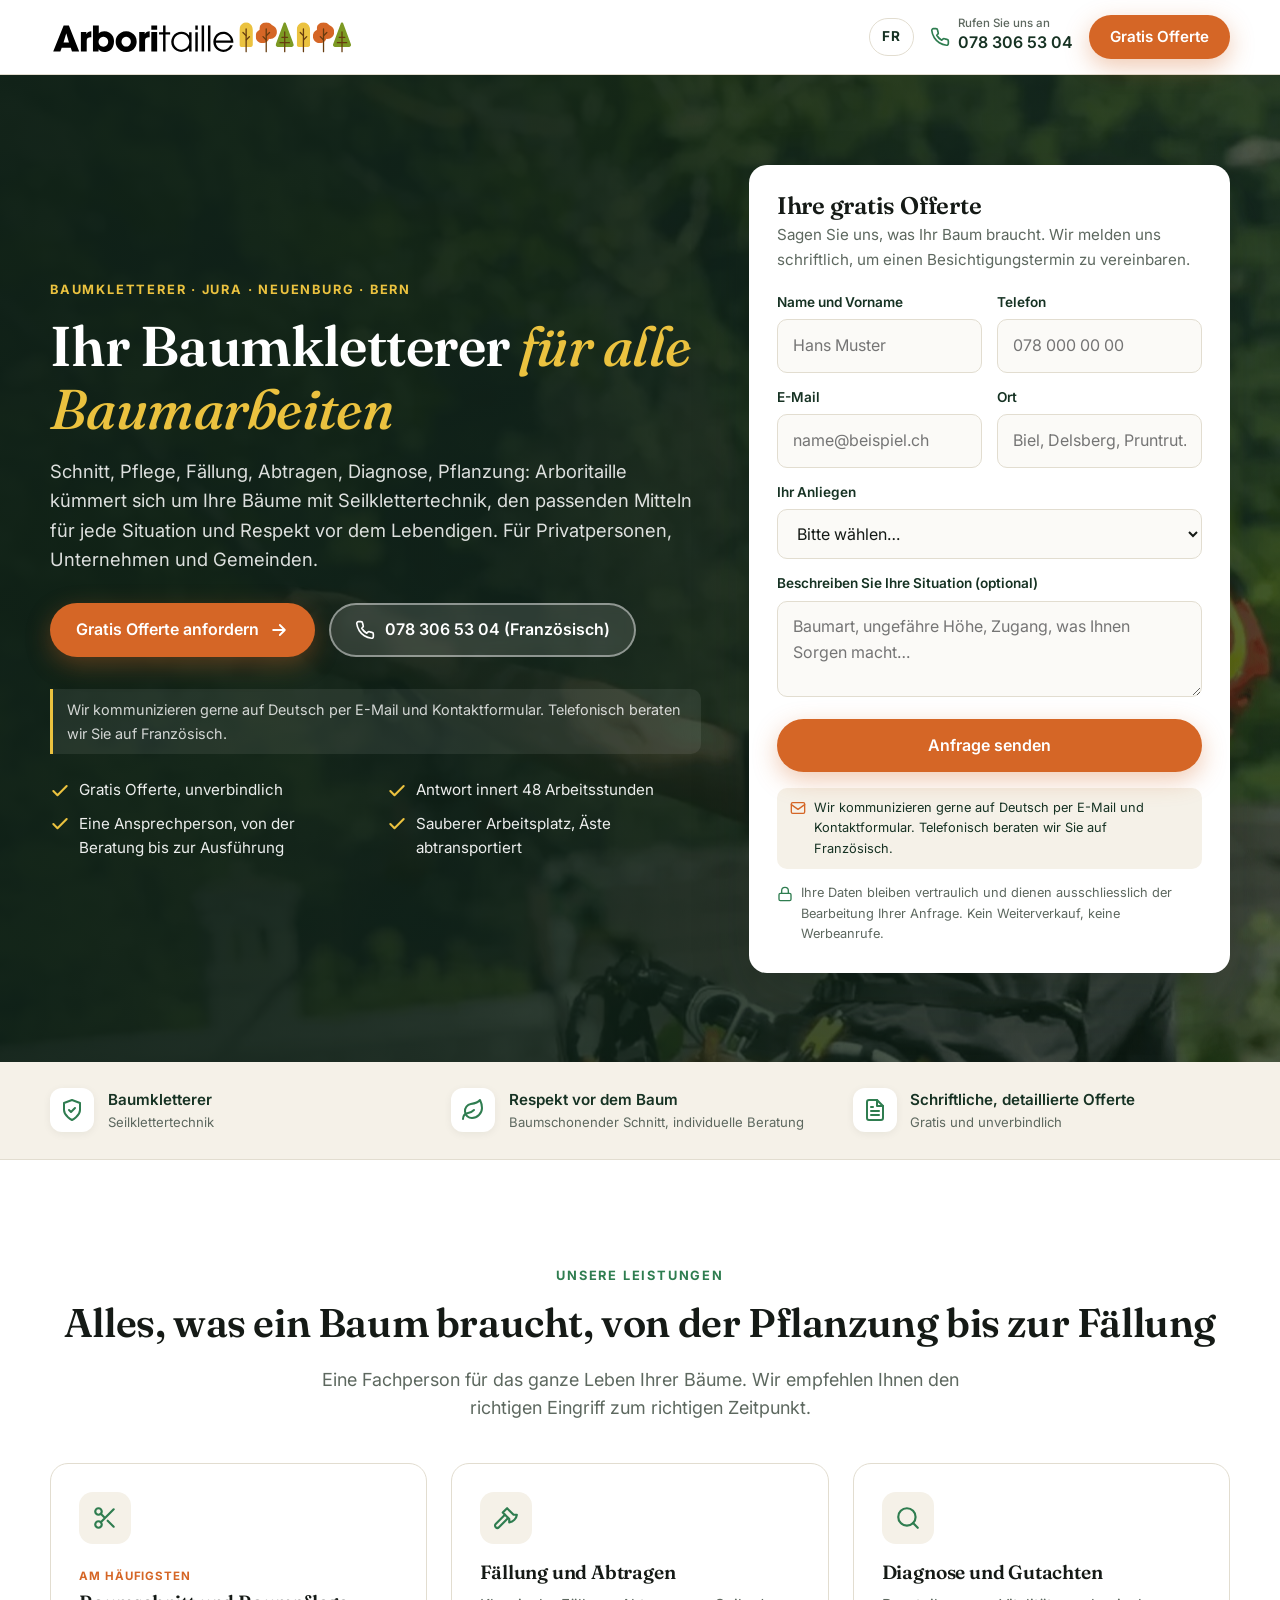
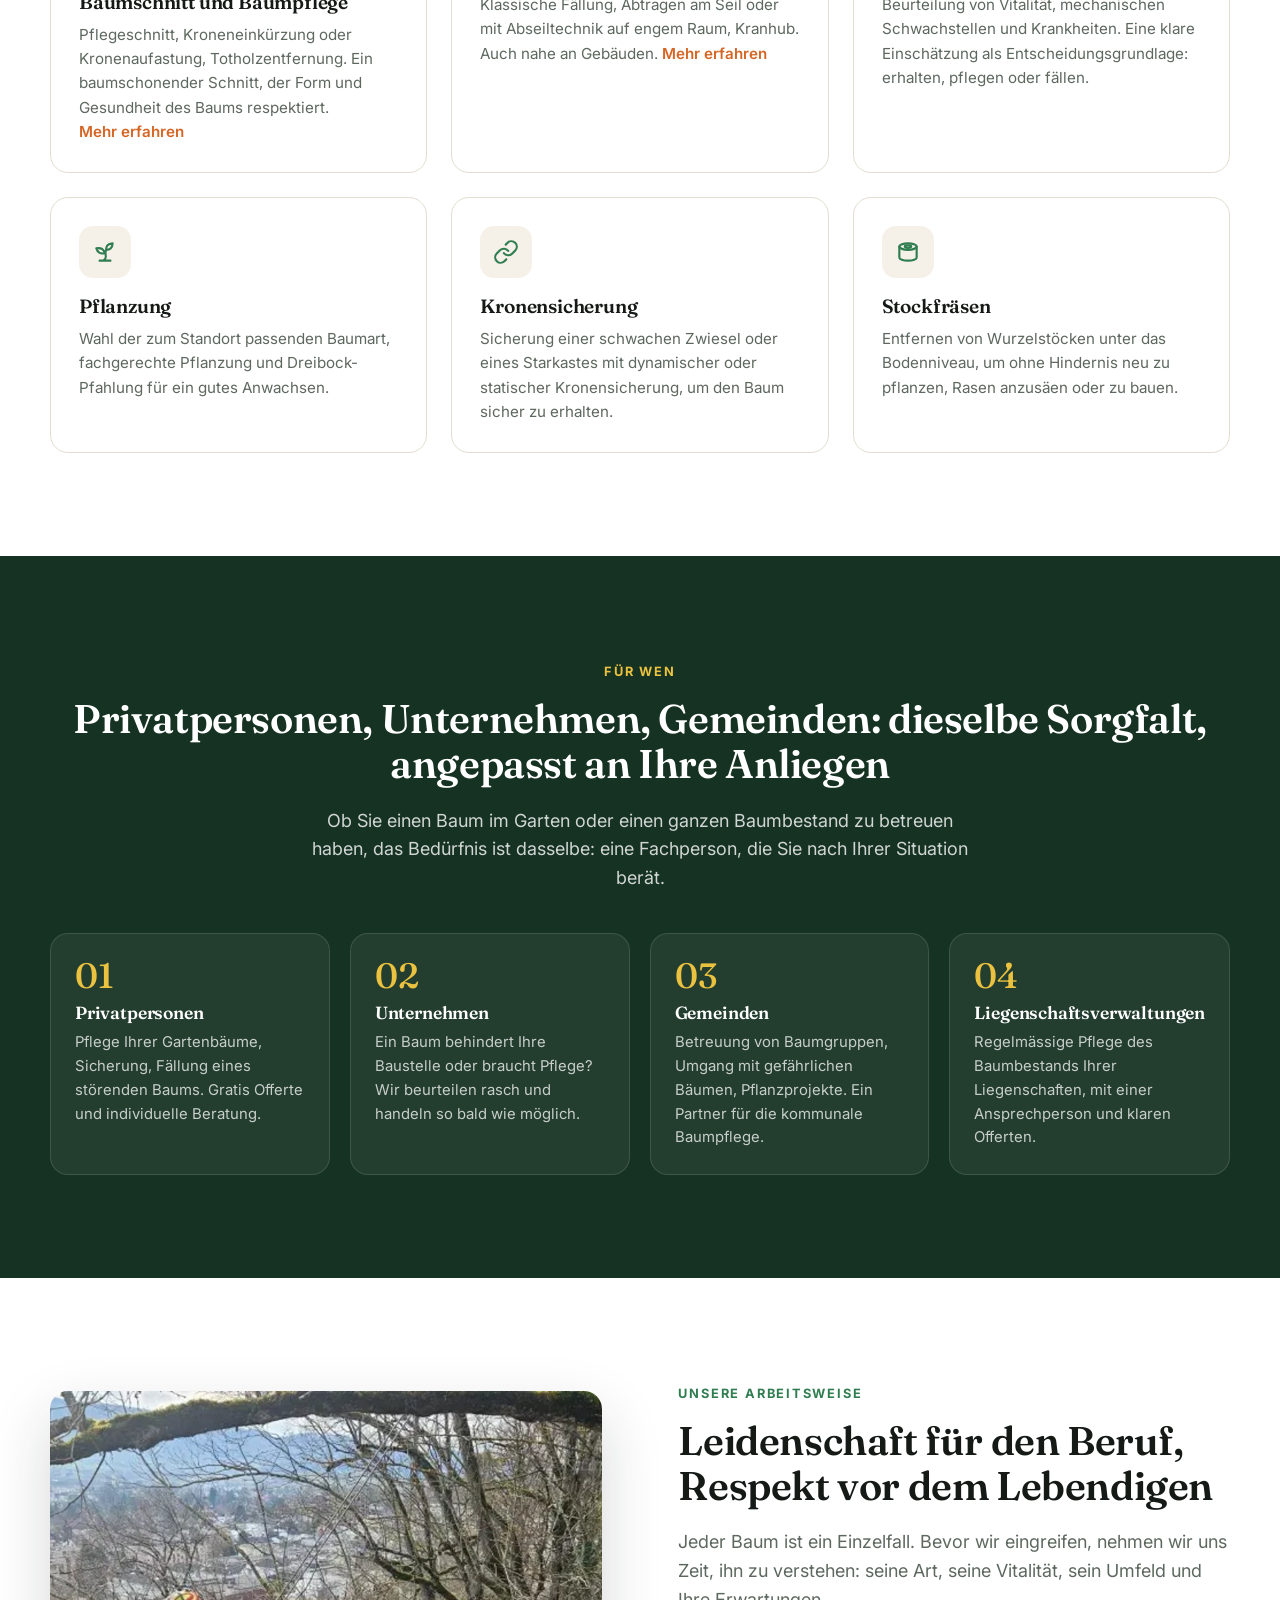
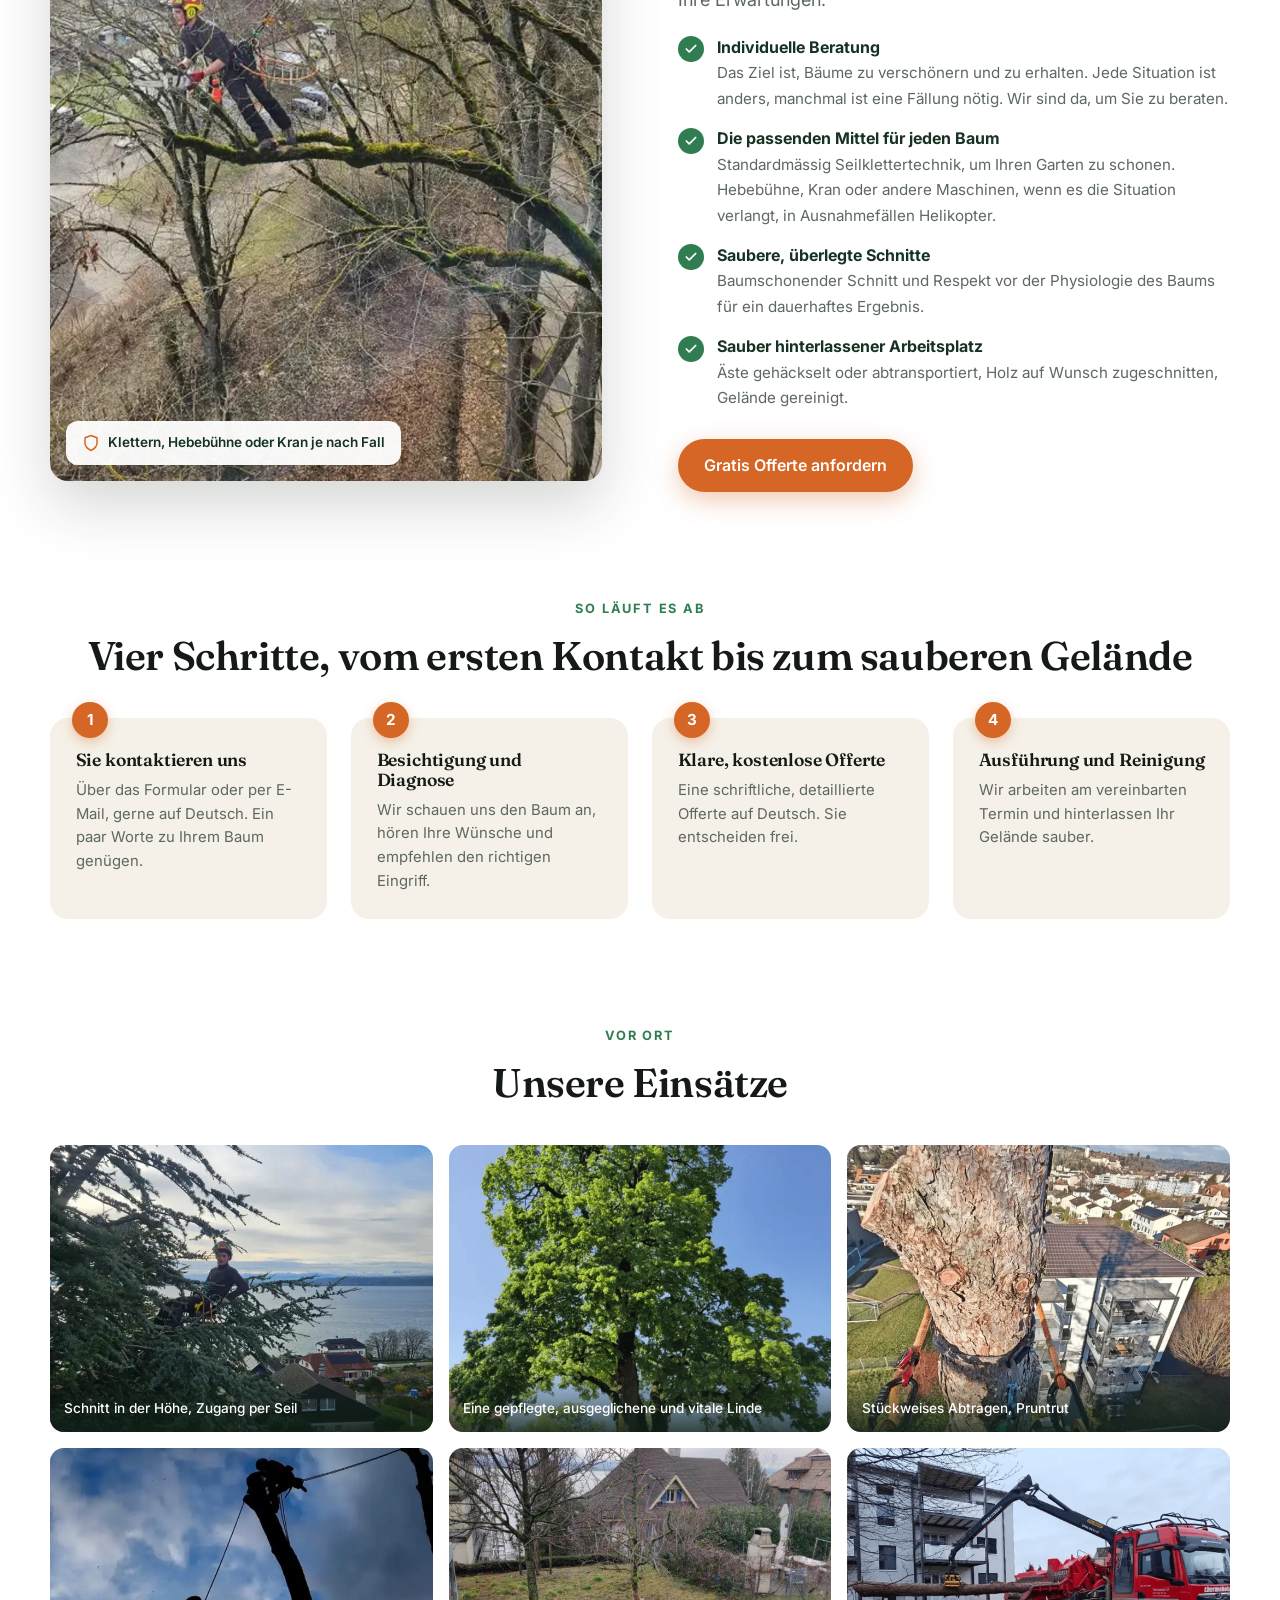
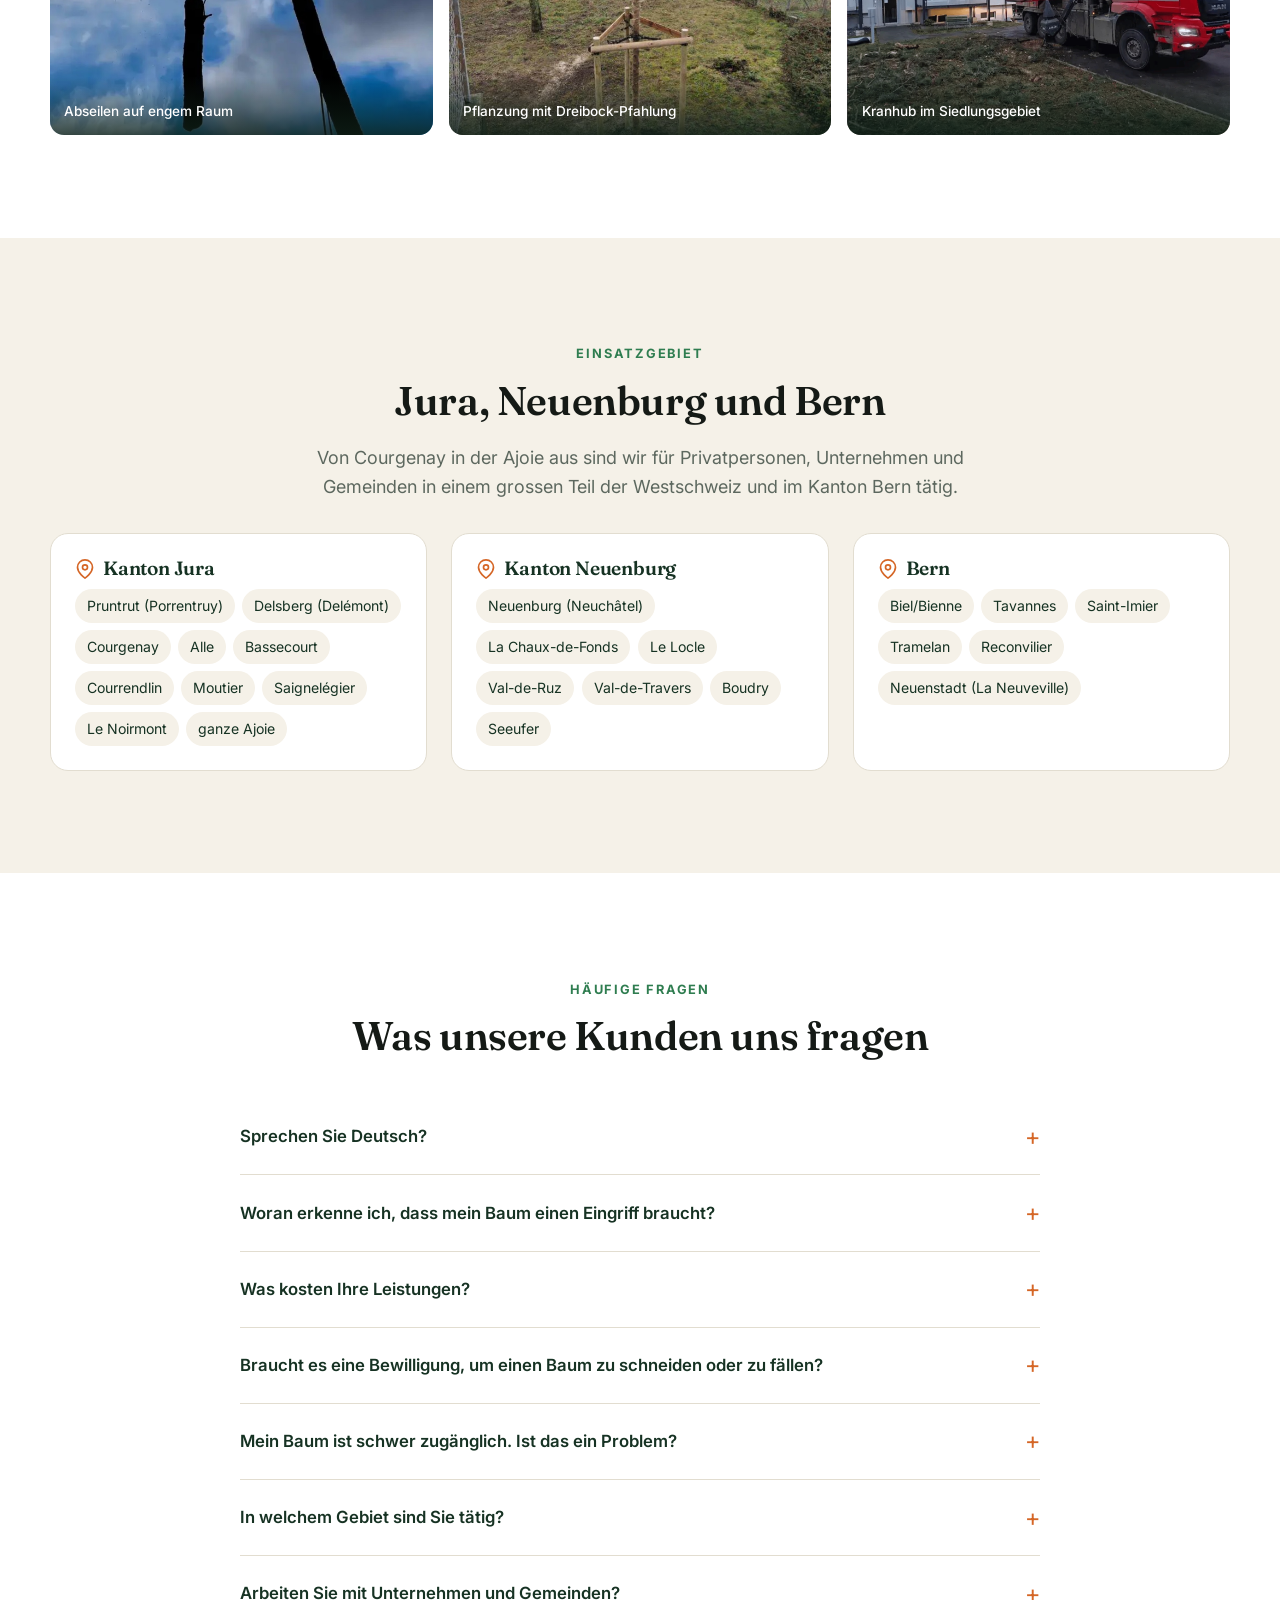
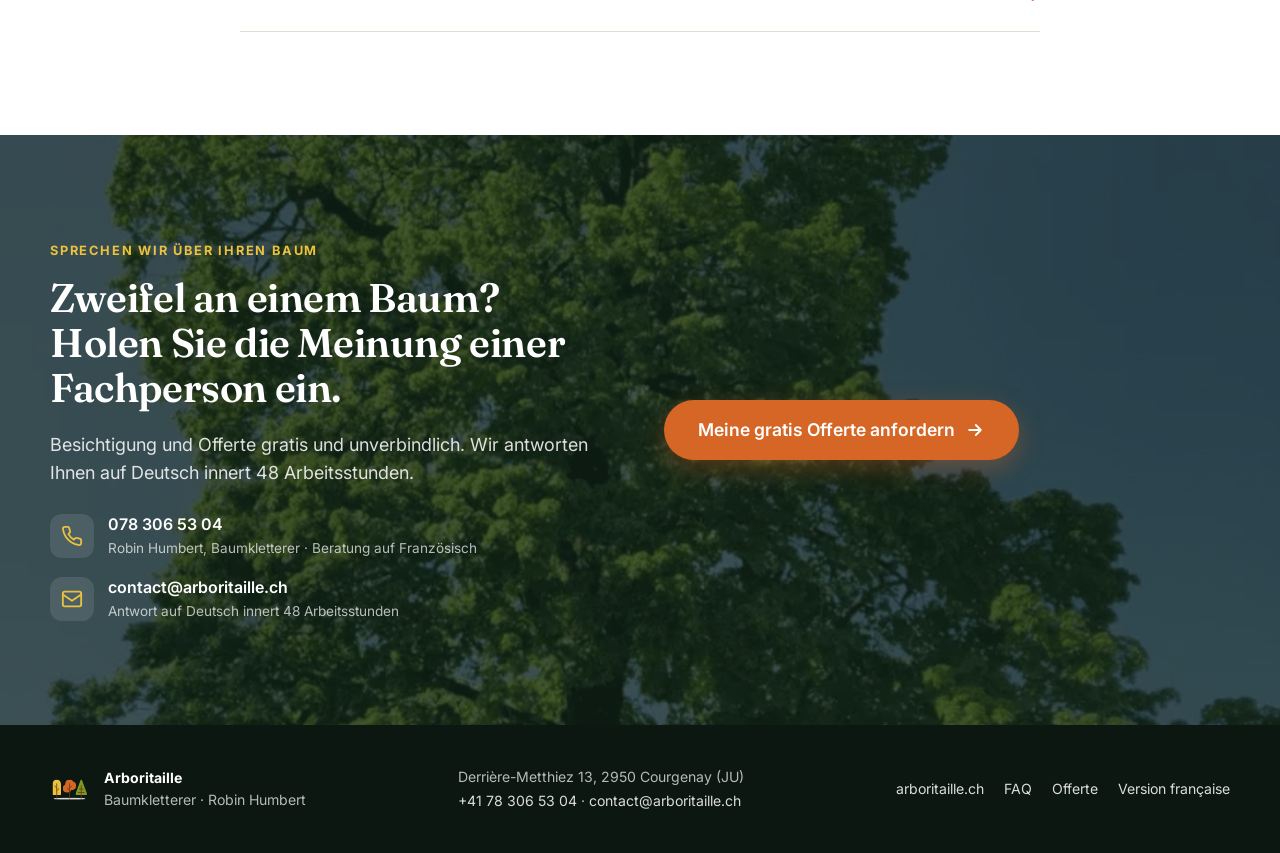
==== commit fe668c0b: "Formulaires FR/DE : action contact.php, champs lp/lang/Sujet Co-Authored-By: Claude Fable 5.1 <norep" ====
--- a/de/index.html
+++ b/de/index.html
@@ -13,12 +13,14 @@
 <link rel="preconnect" href="https://fonts.gstatic.com" crossorigin>
 <link href="https://fonts.googleapis.com/css2?family=Fraunces:opsz,wght@9..144,500;9..144,600;9..144,700&family=Inter:wght@400;500;600;700&display=swap" rel="stylesheet">
 <link rel="stylesheet" href="../style.css">
-<!-- Google Tag Manager : remplacer GTM-XXXXXXX par l'ID du conteneur -->
-<!--
-<script>(function(w,d,s,l,i){w[l]=w[l]||[];w[l].push({'gtm.start':new Date().getTime(),event:'gtm.js'});var f=d.getElementsByTagName(s)[0],j=d.createElement(s),dl=l!='dataLayer'?'&l='+l:'';j.async=true;j.src='https://www.googletagmanager.com/gtm.js?id='+i+dl;f.parentNode.insertBefore(j,f);})(window,document,'script','dataLayer','GTM-XXXXXXX');</script>
--->
+<!-- Google Tag Manager -->
+<script>(function(w,d,s,l,i){w[l]=w[l]||[];w[l].push({'gtm.start':new Date().getTime(),event:'gtm.js'});var f=d.getElementsByTagName(s)[0],j=d.createElement(s),dl=l!='dataLayer'?'&l='+l:'';j.async=true;j.src='https://www.googletagmanager.com/gtm.js?id='+i+dl;f.parentNode.insertBefore(j,f);})(window,document,'script','dataLayer','GTM-WMF2BV3S');</script>
+<!-- End Google Tag Manager -->
 </head>
 <body>
+<!-- Google Tag Manager (noscript) -->
+<noscript><iframe src="https://www.googletagmanager.com/ns.html?id=GTM-WMF2BV3S" height="0" width="0" style="display:none;visibility:hidden"></iframe></noscript>
+<!-- End Google Tag Manager (noscript) -->
 <header class="header">
   <div class="wrap">
     <a class="logo" href="#top" aria-label="Arboritaille">
@@ -51,11 +53,10 @@
     <div class="form-card" id="devis">
       <h2>Ihre gratis Offerte</h2>
       <p class="sub">Sagen Sie uns, was Ihr Baum braucht. Wir melden uns schriftlich, um einen Besichtigungstermin zu vereinbaren.</p>
-      <form action="https://formsubmit.co/contact@arboritaille.ch" method="POST">
-        <input type="hidden" name="_subject" value="Neue Offertanfrage (DE) – Arboritaille">
-        <input type="hidden" name="_template" value="table">
-        <input type="hidden" name="_captcha" value="false">
-        <input type="hidden" name="_next" value="https://page.arboritaille.ch/de/danke.html?lp=index">
+      <form action="../contact.php" method="POST" id="devisForm">
+        <input type="hidden" name="Sujet" value="Neue Offertanfrage (DE) – Arboritaille">
+        <input type="hidden" name="lp" value="index">
+        <input type="hidden" name="lang" value="de">
         <input type="hidden" name="Source" value="Landing page Google Ads (DE) – index">
         <input type="hidden" name="Langue du client" value="Deutsch">
         <input type="text" name="_honey" class="honeypot" tabindex="-1" autocomplete="off">
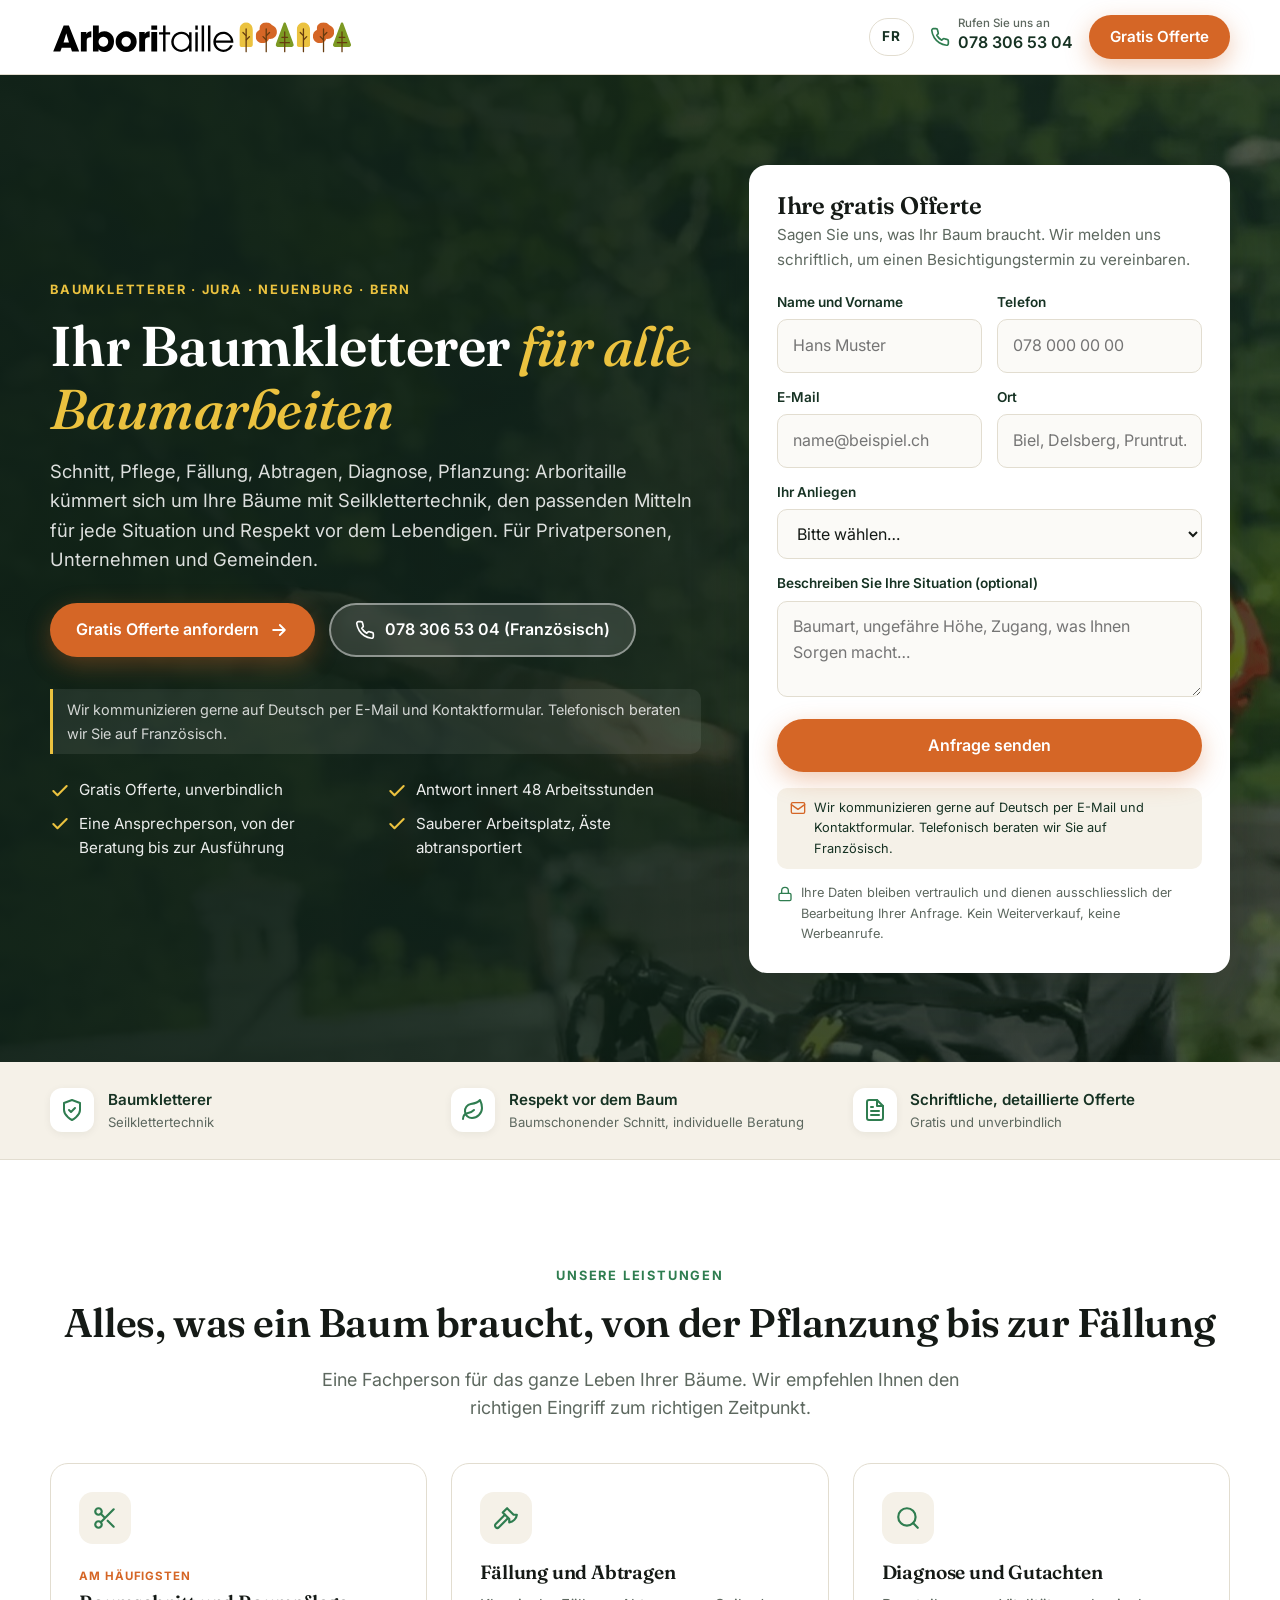
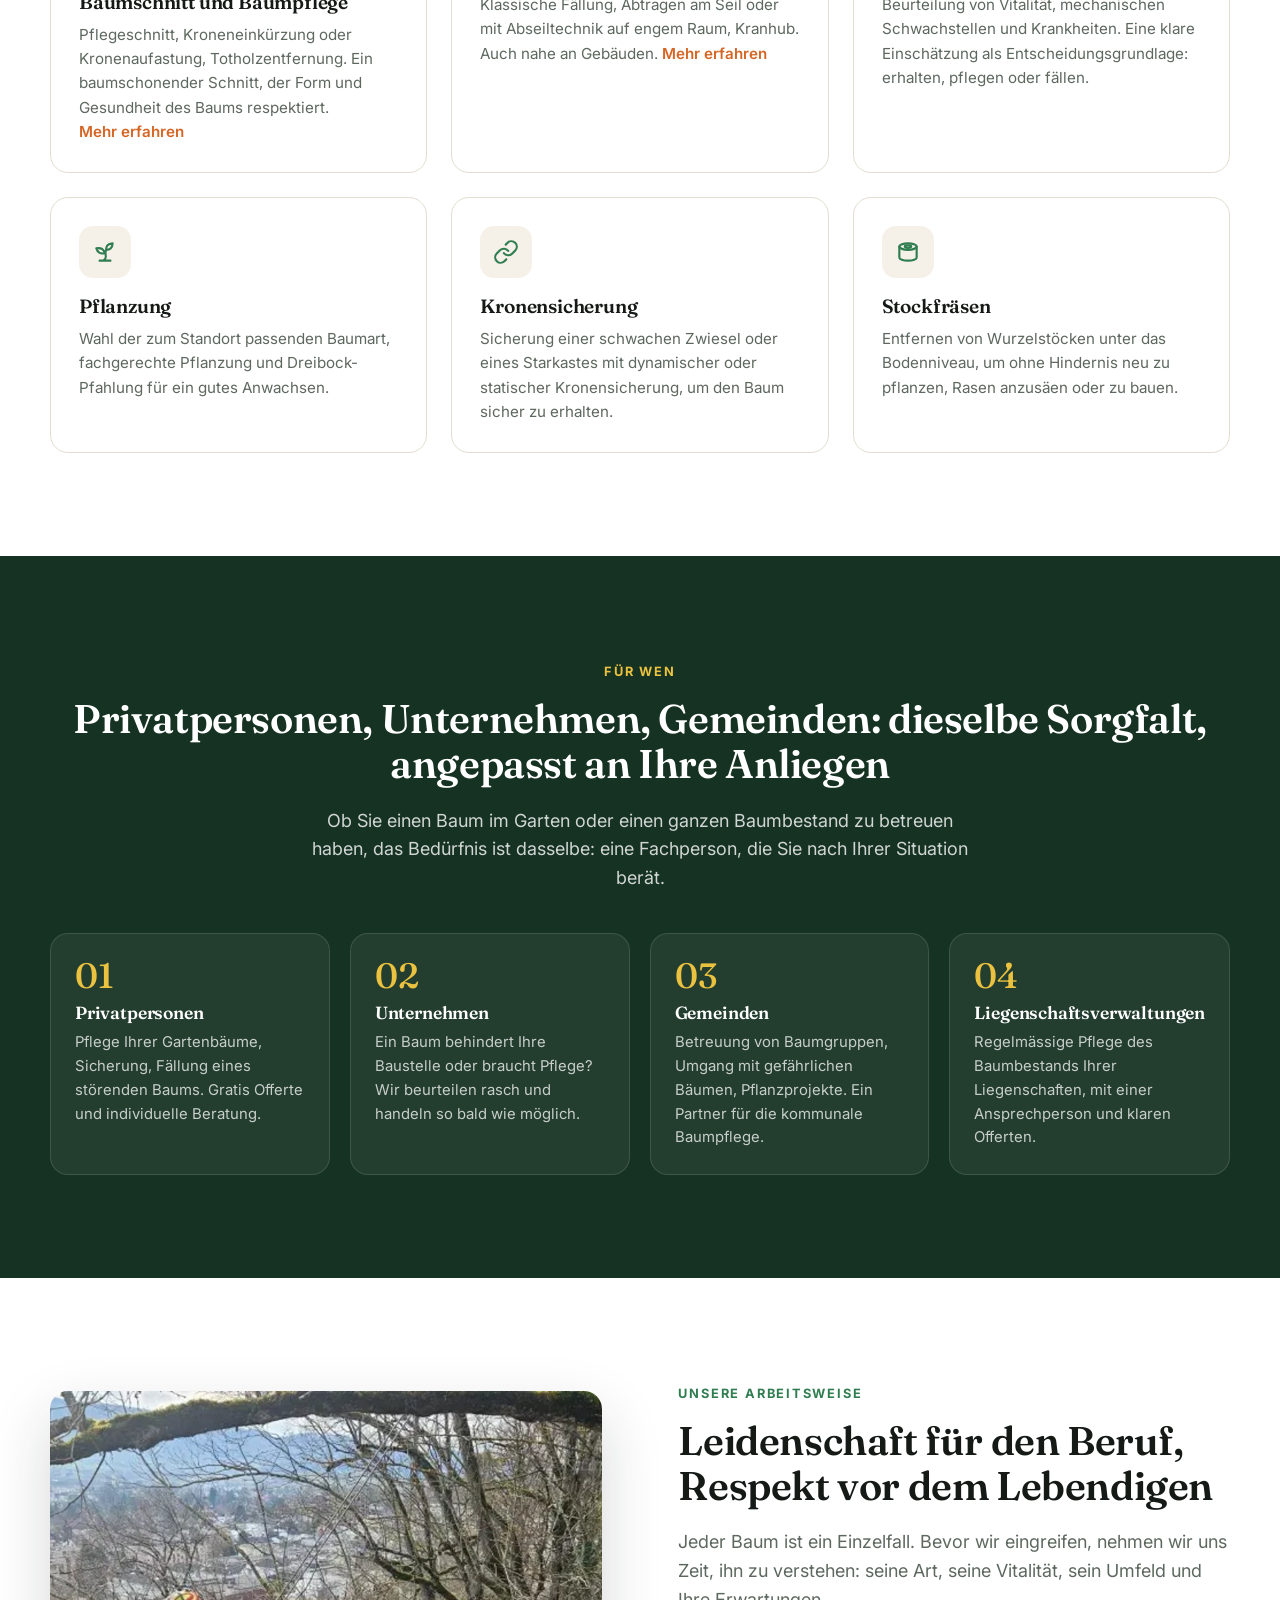
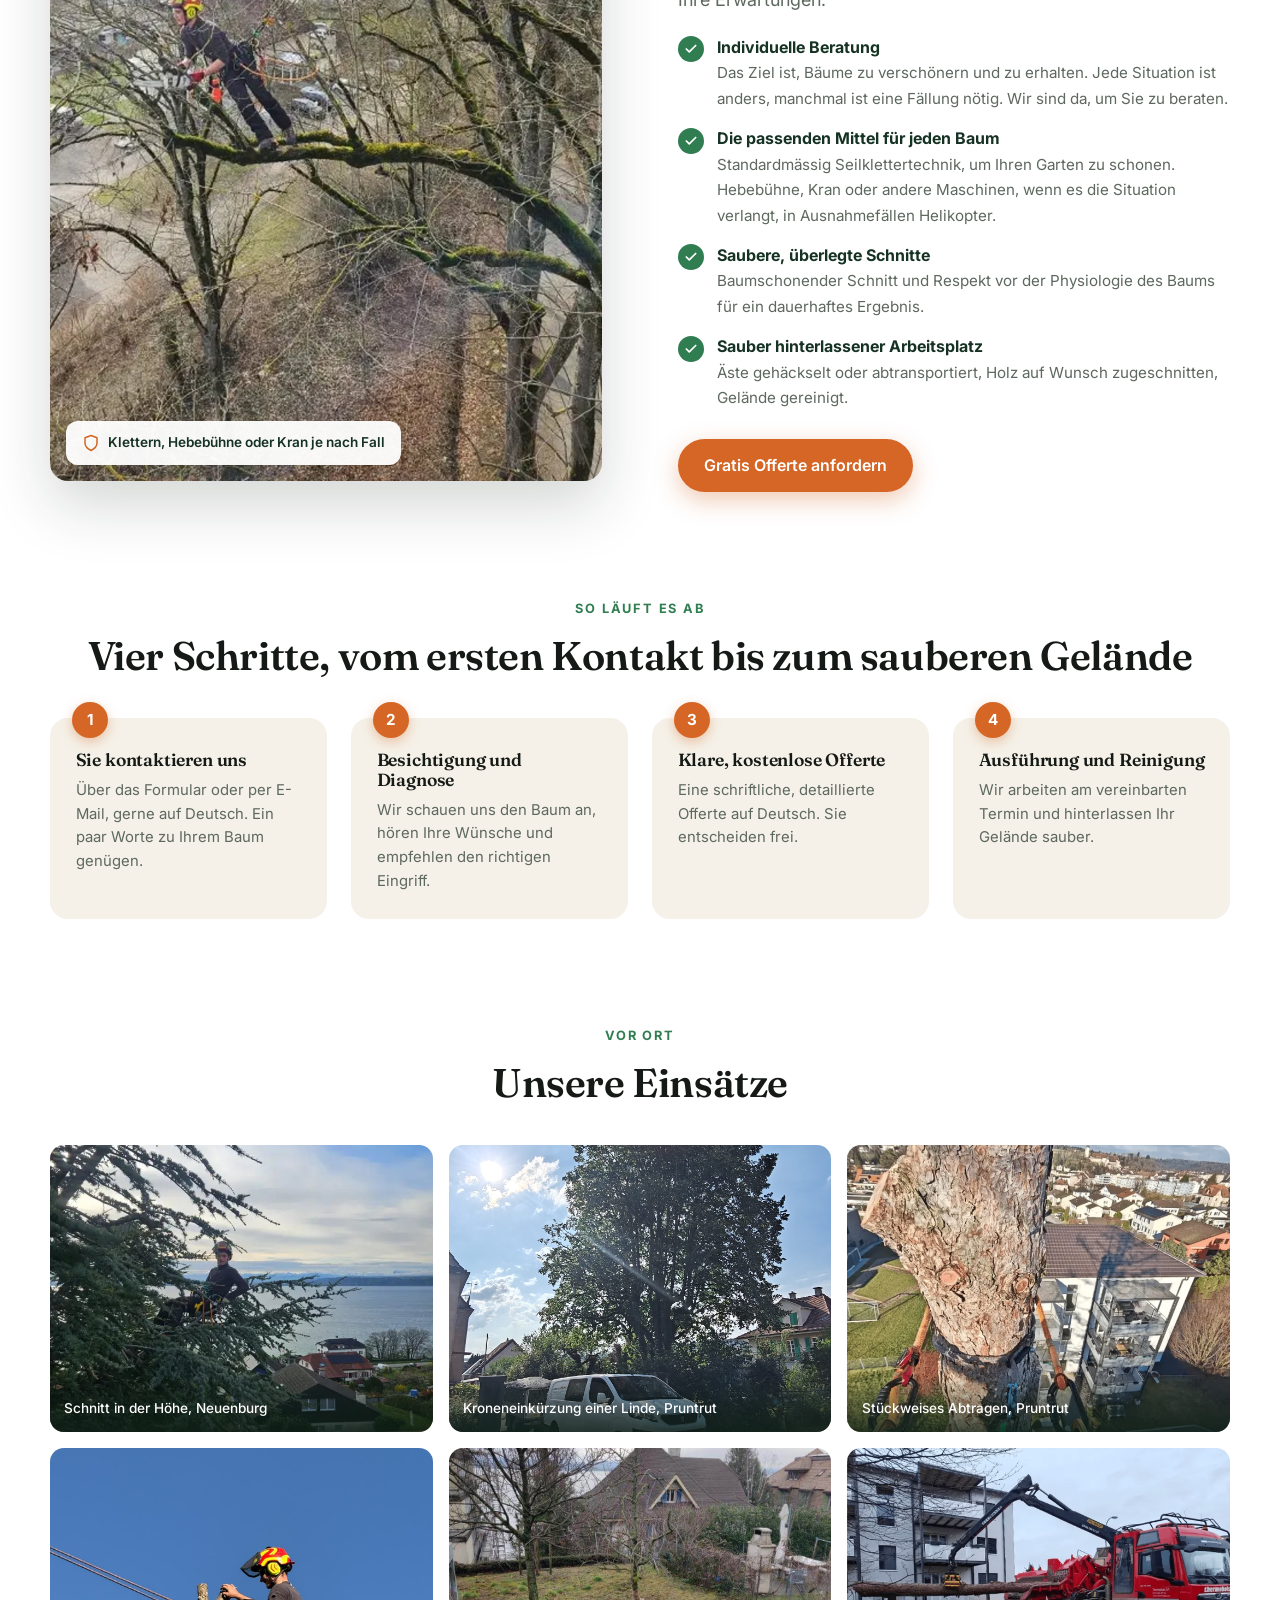
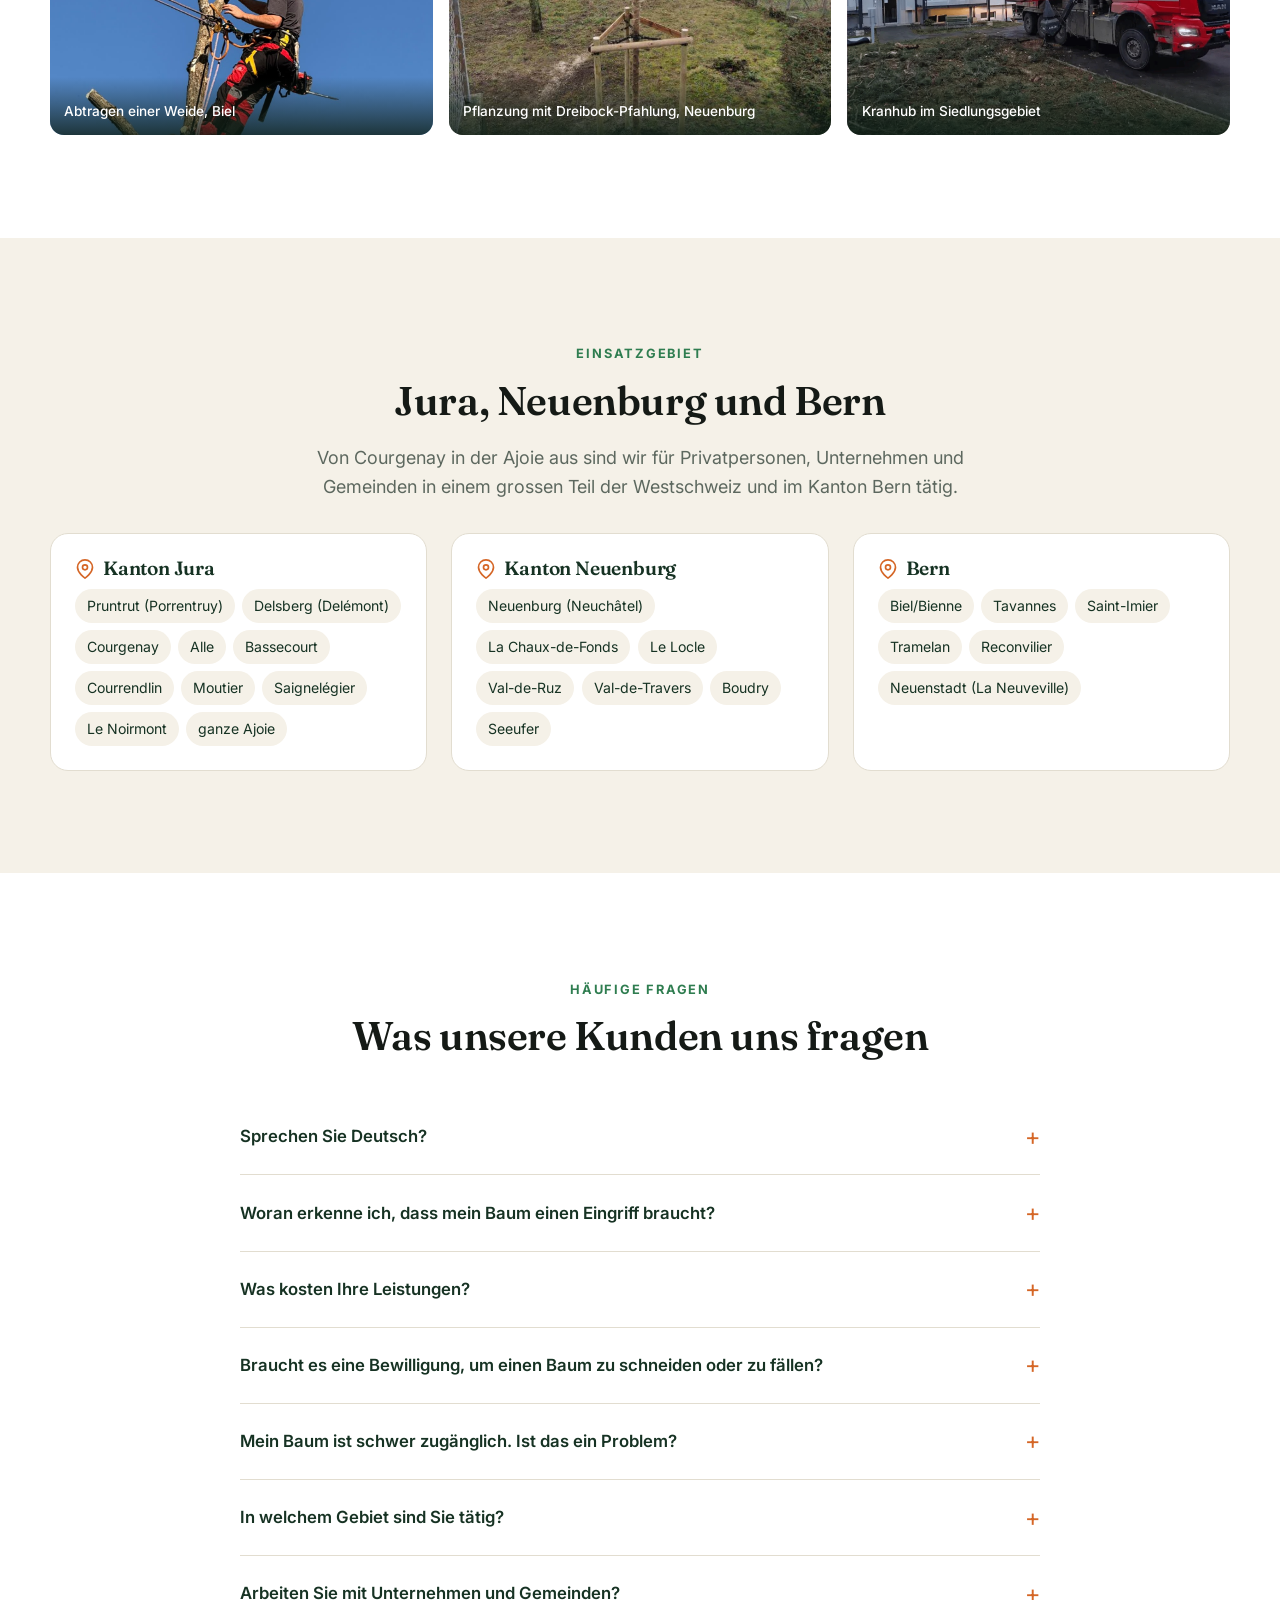
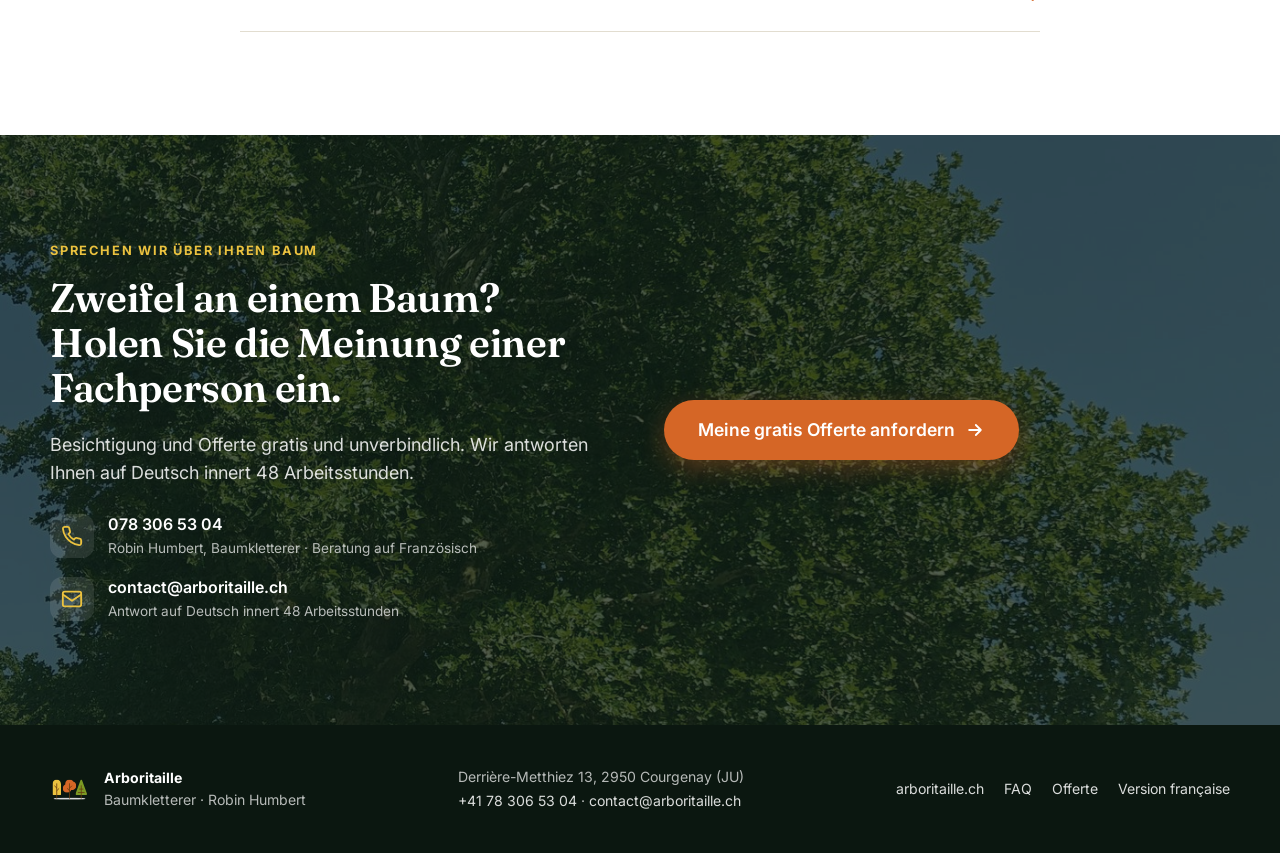
==== commit 1ba42091: "Galeries : 4 nouvelles photos (tilleul, platanes, saules Bienne et Port), retrait de deux photos, lé" ====
--- a/de/index.html
+++ b/de/index.html
@@ -101,7 +101,7 @@
 </div></section>
 <section class="section" style="padding-top:0"><div class="wrap">
   <div class="center"><span class="eyebrow">Vor Ort</span><h2>Unsere Einsätze</h2></div>
-  <div class="gallery"><figure><img src="../img/arboriste_grimpeur-3.jpg" alt="Baumkletterer in der Spitze einer Zeder" loading="lazy"><figcaption>Schnitt in der Höhe, Zugang per Seil</figcaption></figure><figure><img src="../img/grand_tilleul.jpg" alt="Gesunde grosse Linde nach der Pflege" loading="lazy"><figcaption>Eine gepflegte, ausgeglichene und vitale Linde</figcaption></figure><figure><img src="../img/demontage_arbre_porrentruy.jpg" alt="Abtragen eines grossen Baums in Pruntrut" loading="lazy"><figcaption>Stückweises Abtragen, Pruntrut</figcaption></figure><figure><img src="../img/demontage_d-arbre_retention.jpg" alt="Abtragen mit Abseiltechnik" loading="lazy"><figcaption>Abseilen auf engem Raum</figcaption></figure><figure><img src="../img/plantation_arbre.jpg" alt="Junger Baum mit Dreibock-Pfahlung" loading="lazy"><figcaption>Pflanzung mit Dreibock-Pfahlung</figcaption></figure><figure><img src="../img/abattage_arbre_porrentruy-6.jpg" alt="Kran bei einer Fällung" loading="lazy"><figcaption>Kranhub im Siedlungsgebiet</figcaption></figure></div>
+  <div class="gallery"><figure><img src="../img/arboriste_grimpeur-3.jpg" alt="Baumkletterer in der Spitze einer Zeder, im Hintergrund der Neuenburgersee" loading="lazy"><figcaption>Schnitt in der Höhe, Neuenburg</figcaption></figure><figure><img src="../img/reduction_tilleul_porrentruy.jpg" alt="Linde nach der Kroneneinkürzung in Pruntrut" loading="lazy"><figcaption>Kroneneinkürzung einer Linde, Pruntrut</figcaption></figure><figure><img src="../img/demontage_arbre_porrentruy.jpg" alt="Abtragen eines grossen Baums in Pruntrut" loading="lazy"><figcaption>Stückweises Abtragen, Pruntrut</figcaption></figure><figure><img src="../img/demontage_saule_bienne.jpg" alt="Baumkletterer beim Abtragen einer Weide in Biel" loading="lazy"><figcaption>Abtragen einer Weide, Biel</figcaption></figure><figure><img src="../img/plantation_arbre.jpg" alt="Junger Baum mit Dreibock-Pfahlung in Neuenburg" loading="lazy"><figcaption>Pflanzung mit Dreibock-Pfahlung, Neuenburg</figcaption></figure><figure><img src="../img/abattage_arbre_porrentruy-6.jpg" alt="Kran bei einer Fällung" loading="lazy"><figcaption>Kranhub im Siedlungsgebiet</figcaption></figure></div>
 </div></section>
 <section class="section zone" id="zone"><div class="wrap">
   <div class="center"><span class="eyebrow">Einsatzgebiet</span><h2>Jura, Neuenburg und Bern</h2><p class="lead">Von Courgenay in der Ajoie aus sind wir für Privatpersonen, Unternehmen und Gemeinden in einem grossen Teil der Westschweiz und im Kanton Bern tätig.</p></div>
@@ -112,7 +112,7 @@
   <div class="faq"><details><summary>Sprechen Sie Deutsch?</summary><p>Ja, schriftlich. Wir beantworten Ihre Anfragen gerne auf Deutsch per E-Mail und Kontaktformular, und die Offerte erhalten Sie ebenfalls auf Deutsch. Telefonisch beraten wir Sie auf Französisch. Am einfachsten beschreiben Sie uns Ihren Baum über das Formular, wir melden uns schriftlich zurück.</p></details><details><summary>Woran erkenne ich, dass mein Baum einen Eingriff braucht?</summary><p>Totholz in der Krone, Äste, die ein Dach berühren, Pilze am Stammfuss, ein geneigter oder gerissener Stamm, schütteres Laub: Zeichen, die man nicht ignorieren sollte. Eine kostenlose Besichtigung schafft Klarheit.</p></details><details><summary>Was kosten Ihre Leistungen?</summary><p>Jeder Baum ist anders: Höhe, Art, Zugang, Art des Eingriffs und Holzabtransport beeinflussen den Preis. Deshalb kommen wir kostenlos vorbei, um eine schriftliche, genaue Offerte zu erstellen.</p></details><details><summary>Braucht es eine Bewilligung, um einen Baum zu schneiden oder zu fällen?</summary><p>Ein Pflegeschnitt erfordert in der Regel keine Schritte. Eine Fällung oder ein Eingriff an einem geschützten Baum kann eine Bewilligung der Gemeinde erfordern. Wir begleiten Sie beim Vorgehen.</p></details><details><summary>Mein Baum ist schwer zugänglich. Ist das ein Problem?</summary><p>Nein. Wir arbeiten in Seilklettertechnik, womit wir eingezäunte Gärten, Hanglagen und Innenhöfe erreichen. Wenn nötig, setzen wir eine Hebebühne, einen Kran oder andere Maschinen ein, in sehr besonderen Fällen einen Helikopter.</p></details><details><summary>In welchem Gebiet sind Sie tätig?</summary><p>Im ganzen Kanton Jura, im Kanton Neuenburg und in Bern.</p></details><details><summary>Arbeiten Sie mit Unternehmen und Gemeinden?</summary><p>Ja. Wir unterstützen Unternehmen auf ihren Baustellen und Gemeinden bei der Betreuung ihres Baumbestands: Kontrolle, Sicherheit, Pflanzungen.</p></details></div>
 </div></section>
 <section class="section cta">
-  <img class="cta-bg" src="../img/grand_tilleul.jpg" alt="" loading="lazy">
+  <img class="cta-bg" src="../img/entretien_platanes_porrentruy.jpg" alt="" loading="lazy">
   <div class="wrap">
     <div>
       <span class="eyebrow" style="color:var(--yellow)">Sprechen wir über Ihren Baum</span>
